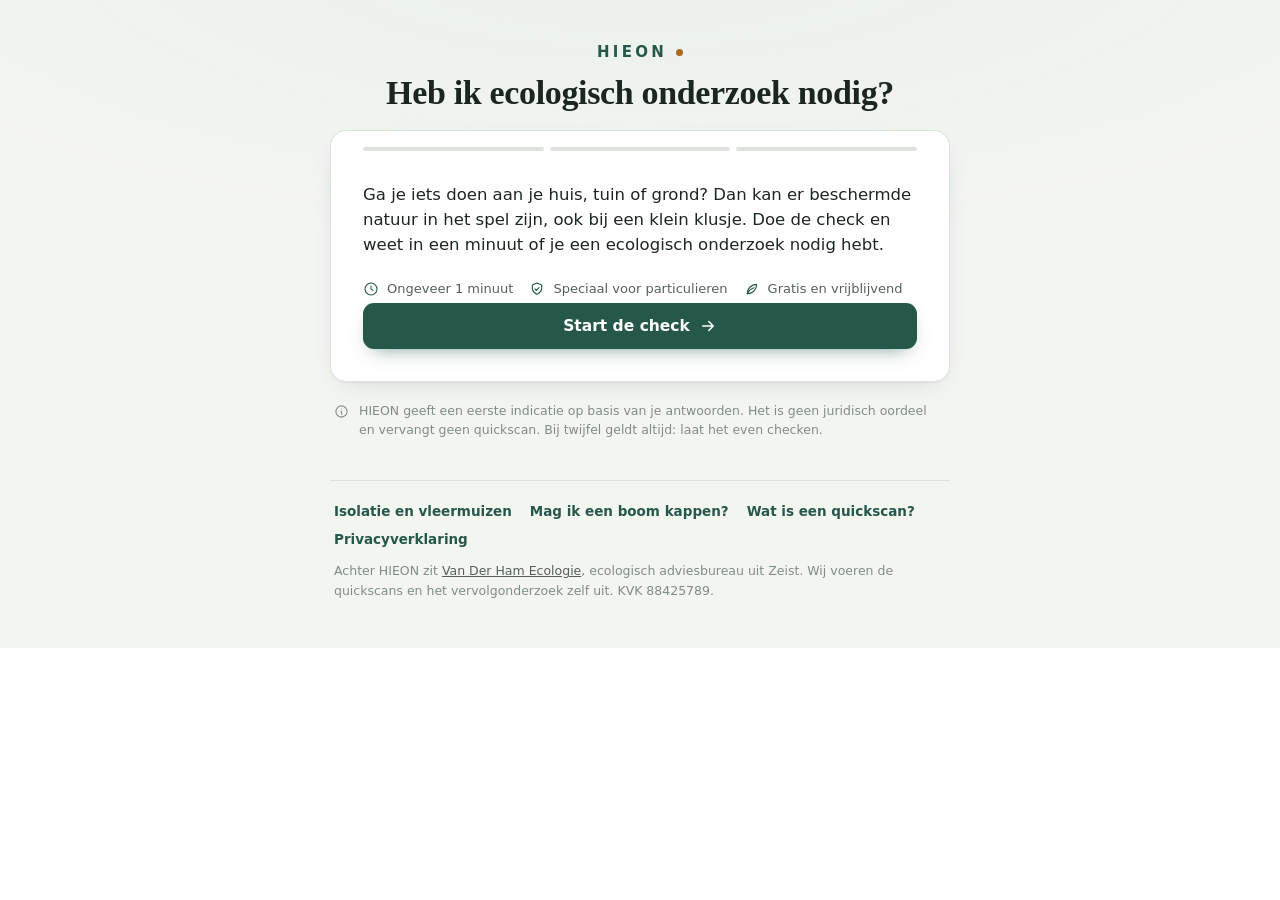
==== index.html @ 56c8e360 "Zoogdieren en planten erbij, en HIEON-kop terug naar het begin Op verzoek van Wouter noemen grondwer" ====
<!doctype html>
<html lang="nl">
<head>
<meta charset="utf-8">
<meta name="viewport" content="width=device-width, initial-scale=1">
<title>HIEON — Heb ik ecologisch onderzoek nodig?</title>
<meta name="description" content="Gratis check voor particulieren: heb je ecologisch onderzoek nodig voor isoleren, verbouwen, bomen kappen of groen weghalen? In een minuut weet je waar je aan toe bent.">
<link rel="icon" href="data:image/svg+xml,<svg xmlns='http://www.w3.org/2000/svg' viewBox='0 0 100 100'><text y='.9em' font-size='90'>&#127807;</text></svg>">
<meta name="theme-color" content="#26584A">
<meta property="og:type" content="website">
<meta property="og:url" content="https://hieon.nl/">
<meta property="og:title" content="HIEON — Heb ik ecologisch onderzoek nodig?">
<meta property="og:description" content="Gratis check voor particulieren: heb je ecologisch onderzoek nodig voor je klus aan huis, tuin of grond?">
<style>
  :root {
    --paper: #F3F5F1;
    --surface: #FFFFFF;
    --surface-2: #FBFCFA;
    --ink: #1C2620;
    --ink-soft: #556158;
    --ink-faint: #808d84;
    --line: #DCE3DC;
    --line-strong: #C6D1C8;
    --brand: #26584A;
    --brand-strong: #1B4438;
    --brand-soft: #E4EDE7;
    --brand-ink: #1B4438;
    /* semantische uitkomstkleuren */
    --advise: #A96A1E;        /* aanraden: warm, aandacht (geen alarm) */
    --advise-soft: #F6EBD7;
    --calm: #2E6B4F;          /* zorgplicht: rustig */
    --calm-soft: #E4EDE7;
    --check: #3C6684;         /* laten checken: informatief */
    --check-soft: #E6EEF3;

    --radius: 16px;
    --radius-sm: 11px;
    --shadow: 0 1px 2px rgba(28,38,32,.05), 0 8px 28px -14px rgba(28,38,32,.22);
    --shadow-lift: 0 2px 4px rgba(28,38,32,.06), 0 14px 34px -12px rgba(28,38,32,.28);
    --font-sans: -apple-system, BlinkMacSystemFont, "Segoe UI", system-ui, "Helvetica Neue", Arial, sans-serif;
    --font-serif: "Iowan Old Style", "Palatino Linotype", Palatino, "Book Antiqua", Georgia, serif;
    --maxw: 620px;
  }

  @media (prefers-color-scheme: dark) {
    :root {
      --paper: #12180F;
      --surface: #1A2118;
      --surface-2: #1E271C;
      --ink: #E9EEE6;
      --ink-soft: #A9B6A9;
      --ink-faint: #7d8a7e;
      --line: #2C3629;
      --line-strong: #3a4737;
      --brand: #74BE9E;
      --brand-strong: #8ecfb0;
      --brand-soft: #21322A;
      --brand-ink: #B8E6CE;
      --advise: #E1AE5E;
      --advise-soft: #322818;
      --calm: #74BE9E;
      --calm-soft: #21322A;
      --check: #7FB0D0;
      --check-soft: #1C2A33;
      --shadow: 0 1px 2px rgba(0,0,0,.4), 0 10px 30px -14px rgba(0,0,0,.6);
      --shadow-lift: 0 2px 4px rgba(0,0,0,.45), 0 16px 40px -12px rgba(0,0,0,.7);
    }
  }
  :root[data-theme="light"] {
    --paper:#F3F5F1;--surface:#FFFFFF;--surface-2:#FBFCFA;--ink:#1C2620;--ink-soft:#556158;--ink-faint:#808d84;
    --line:#DCE3DC;--line-strong:#C6D1C8;--brand:#26584A;--brand-strong:#1B4438;--brand-soft:#E4EDE7;--brand-ink:#1B4438;
    --advise:#A96A1E;--advise-soft:#F6EBD7;--calm:#2E6B4F;--calm-soft:#E4EDE7;--check:#3C6684;--check-soft:#E6EEF3;
    --shadow:0 1px 2px rgba(28,38,32,.05),0 8px 28px -14px rgba(28,38,32,.22);
    --shadow-lift:0 2px 4px rgba(28,38,32,.06),0 14px 34px -12px rgba(28,38,32,.28);
  }
  :root[data-theme="dark"] {
    --paper:#12180F;--surface:#1A2118;--surface-2:#1E271C;--ink:#E9EEE6;--ink-soft:#A9B6A9;--ink-faint:#7d8a7e;
    --line:#2C3629;--line-strong:#3a4737;--brand:#74BE9E;--brand-strong:#8ecfb0;--brand-soft:#21322A;--brand-ink:#B8E6CE;
    --advise:#E1AE5E;--advise-soft:#322818;--calm:#74BE9E;--calm-soft:#21322A;--check:#7FB0D0;--check-soft:#1C2A33;
    --shadow:0 1px 2px rgba(0,0,0,.4),0 10px 30px -14px rgba(0,0,0,.6);
    --shadow-lift:0 2px 4px rgba(0,0,0,.45),0 16px 40px -12px rgba(0,0,0,.7);
  }

  * { box-sizing: border-box; }
  body { margin: 0; }
  .wrap {
    min-height: 100%;
    background:
      radial-gradient(120% 80% at 50% -10%, color-mix(in srgb, var(--brand-soft) 55%, transparent) 0%, transparent 60%),
      var(--paper);
    color: var(--ink);
    font-family: var(--font-sans);
    -webkit-font-smoothing: antialiased;
    line-height: 1.5;
    padding: clamp(16px, 4vw, 40px) 16px 48px;
    display: flex;
    flex-direction: column;
    align-items: center;
  }

  /* Masthead */
  .masthead { width: 100%; max-width: var(--maxw); text-align: center; margin-bottom: 18px; }
  .wordmark {
    background: none; border: 0; padding: 0; cursor: pointer;
    font-family: var(--font-sans);
    font-weight: 800;
    letter-spacing: .22em;
    font-size: 15px;
    color: var(--brand);
    display: inline-flex; align-items: center; gap: 9px;
  }
  .wordmark:hover, .wordmark:focus-visible { color: var(--brand-strong); }
  .wordmark .dot { width: 7px; height: 7px; border-radius: 50%; background: var(--advise); display:inline-block; }
  .tagline {
    font-family: var(--font-serif);
    font-size: clamp(24px, 6vw, 34px);
    line-height: 1.12;
    margin: 10px 0 0;
    letter-spacing: -.01em;
    text-wrap: balance;
    color: var(--ink);
  }

  /* Card */
  .card {
    width: 100%;
    max-width: var(--maxw);
    background: var(--surface);
    border: 1px solid var(--line);
    border-radius: var(--radius);
    box-shadow: var(--shadow);
    overflow: hidden;
  }
  .card-body { padding: clamp(20px, 5vw, 32px); }

  /* Progress */
  .progress { display: flex; gap: 6px; padding: 16px clamp(20px,5vw,32px) 0; }
  .progress .seg { height: 4px; border-radius: 99px; background: var(--line); flex: 1; transition: background .3s ease; }
  .progress .seg.done { background: var(--brand); }
  .progress .seg.active { background: color-mix(in srgb, var(--brand) 55%, var(--line)); }

  .stepmeta { display:flex; align-items:baseline; justify-content:space-between; gap:12px; margin-bottom: 6px; }
  .kicker {
    font-size: 11.5px; font-weight: 700; letter-spacing: .12em; text-transform: uppercase;
    color: var(--brand);
  }
  .stepcount { font-size: 12px; color: var(--ink-faint); font-variant-numeric: tabular-nums; }
  .q-title {
    font-family: var(--font-serif);
    font-size: clamp(21px, 4.6vw, 27px);
    line-height: 1.2; margin: 2px 0 4px; letter-spacing: -.01em; text-wrap: balance;
  }
  .q-help { color: var(--ink-soft); font-size: 14.5px; margin: 0 0 18px; }

  /* Options */
  .options { display: flex; flex-direction: column; gap: 10px; }
  .opt.sel { border-color: var(--brand); background: var(--brand-soft); }
  .opt .tick {
    width: 20px; height: 20px; border-radius: 6px; flex: 0 0 auto;
    border: 1.5px solid var(--line-strong); display: flex; align-items: center; justify-content: center;
    color: transparent; background: var(--surface);
  }
  .opt.sel .tick { border-color: var(--brand); background: var(--brand); color: #fff; }
  .opt .tick svg { width: 13px; height: 13px; }
  .multi-hint { font-size: 12.5px; color: var(--ink-faint); margin: -4px 0 12px; }

  .opt {
    display: flex; align-items: center; gap: 14px; width: 100%; text-align: left;
    background: var(--surface-2);
    border: 1px solid var(--line);
    border-radius: var(--radius-sm);
    padding: 14px 15px;
    cursor: pointer;
    font-family: inherit; color: var(--ink);
    transition: border-color .16s ease, box-shadow .16s ease, background .16s ease, transform .06s ease;
  }
  .opt:hover { border-color: var(--line-strong); box-shadow: var(--shadow); background: var(--surface); }
  .opt:active { transform: translateY(1px); }
  .opt:focus-visible { outline: 2px solid var(--brand); outline-offset: 2px; }
  .opt .ic {
    flex: 0 0 auto; width: 42px; height: 42px; border-radius: 10px;
    display: grid; place-items: center;
    background: var(--brand-soft); color: var(--brand-strong);
  }
  .opt .ic svg { width: 22px; height: 22px; }
  .opt .lab { display: flex; flex-direction: column; gap: 2px; min-width: 0; }
  .opt .lab b { font-weight: 650; font-size: 15.5px; }
  .opt .lab span { font-size: 13px; color: var(--ink-soft); }
  .opt .chev { margin-left: auto; color: var(--ink-faint); flex: 0 0 auto; transition: transform .16s ease, color .16s ease; }
  .opt:hover .chev { transform: translateX(2px); color: var(--brand); }

  /* Nav */
  .nav { display: flex; align-items: center; justify-content: space-between; margin-top: 20px; }
  .back {
    background: none; border: none; color: var(--ink-soft); font-family: inherit; font-size: 14px;
    cursor: pointer; padding: 8px 6px; display: inline-flex; align-items: center; gap: 6px; border-radius: 8px;
  }
  .back:hover { color: var(--ink); }
  .back:focus-visible { outline: 2px solid var(--brand); outline-offset: 2px; }
  .back svg { width: 16px; height: 16px; }

  /* Intro */
  .intro p { color: var(--ink-soft); font-size: 15.5px; margin: 0 0 20px; }
  .intro .lead { color: var(--ink); font-size: 16.5px; }
  .btn-primary {
    display: inline-flex; align-items: center; justify-content: center; gap: 9px;
    background: var(--brand); color: #fff; border: none; border-radius: 11px;
    padding: 14px 22px; font-family: inherit; font-size: 15.5px; font-weight: 650;
    cursor: pointer; text-decoration: none; width: 100%;
    transition: background .16s ease, box-shadow .16s ease, transform .06s ease;
    box-shadow: 0 8px 20px -10px color-mix(in srgb, var(--brand) 70%, transparent);
  }
  .btn-primary:hover { background: var(--brand-strong); }
  .btn-primary:active { transform: translateY(1px); }
  .btn-primary:focus-visible { outline: 2px solid var(--brand); outline-offset: 3px; }
  .btn-primary svg { width: 18px; height: 18px; }
  .assure { display: flex; gap: 16px; flex-wrap: wrap; margin: 22px 0 4px; }
  .assure .a { display: flex; align-items: center; gap: 8px; font-size: 13px; color: var(--ink-soft); }
  .assure .a svg { width: 16px; height: 16px; color: var(--brand); flex: 0 0 auto; }

  /* Result */
  .badge {
    display: inline-flex; align-items: center; gap: 9px;
    padding: 7px 13px 7px 11px; border-radius: 99px; font-weight: 700; font-size: 13px; letter-spacing: .01em;
    margin-bottom: 14px;
  }
  .badge svg { width: 16px; height: 16px; }
  .badge.advise { background: var(--advise-soft); color: var(--advise); }
  .badge.calm   { background: var(--calm-soft);   color: var(--calm); }
  .badge.check  { background: var(--check-soft);  color: var(--check); }
  .r-title { font-family: var(--font-serif); font-size: clamp(23px, 5vw, 30px); line-height: 1.18; margin: 0 0 12px; letter-spacing: -.01em; text-wrap: balance; }
  .r-body { color: var(--ink-soft); font-size: 15.5px; margin: 0 0 20px; }
  .r-body strong { color: var(--ink); font-weight: 650; }
  .r-note { font-size: 13px; color: var(--ink-faint); margin: -8px 0 20px; }

  .subhead { font-size: 12px; font-weight: 700; letter-spacing: .1em; text-transform: uppercase; color: var(--ink-faint); margin: 0 0 10px; }
  .chips { display: flex; flex-wrap: wrap; gap: 8px; margin: 0 0 22px; }
  .chip {
    display: inline-flex; align-items: center; gap: 7px;
    background: var(--brand-soft); color: var(--brand-ink);
    border: 1px solid color-mix(in srgb, var(--brand) 20%, transparent);
    padding: 7px 12px; border-radius: 9px; font-size: 13.5px; font-weight: 550;
  }
  .chip svg { width: 15px; height: 15px; opacity: .8; }

  .callout {
    display: flex; gap: 12px; align-items: flex-start;
    background: var(--advise-soft); border: 1px solid color-mix(in srgb, var(--advise) 24%, transparent);
    border-radius: 10px; padding: 13px 15px; margin: 0 0 22px;
  }
  .callout svg { width: 18px; height: 18px; color: var(--advise); flex: 0 0 auto; margin-top: 1px; }
  .callout p { margin: 0; font-size: 13.5px; color: var(--ink-soft); }
  .callout b { color: var(--ink); }
  .callout.good { background: var(--brand-soft); border-color: color-mix(in srgb, var(--brand) 26%, transparent); }
  .callout.good svg { color: var(--brand); }
  .callout.info { background: var(--check-soft); border-color: color-mix(in srgb, var(--check) 26%, transparent); }
  .callout.info svg { color: var(--check); }

  /* ---- tijdlijn: het meerjarige traject in één oogopslag ---- */
  .tl { margin: 0 0 22px; }
  .tl__head {
    display: flex; align-items: baseline; justify-content: space-between;
    gap: 10px; margin: 0 0 12px; flex-wrap: wrap;
  }
  .tl__title { font-size: 12px; font-weight: 700; letter-spacing: .07em; text-transform: uppercase; color: var(--ink-faint); margin: 0; }
  .tl__meta { font-size: 12.5px; color: var(--ink-faint); margin: 0; }
  .tl__steps { list-style: none; margin: 0; padding: 0; }
  .tl__step { position: relative; padding: 0 0 18px 90px; }
  .tl__step:last-child { padding-bottom: 0; }
  /* de verbindingslijn loopt van bolletje tot bolletje, niet voorbij het laatste */
  .tl__step::before {
    content: ""; position: absolute; left: 73px; top: 20px; bottom: -2px;
    width: 2px; background: var(--line-strong);
  }
  .tl__step:last-child::before { display: none; }
  .tl__year {
    position: absolute; left: 0; top: 0; width: 64px; text-align: right;
    font-size: 13px; font-weight: 700; color: var(--ink); line-height: 20px;
    white-space: nowrap;
  }
  .tl__dot {
    position: absolute; left: 68px; top: 5px;
    width: 12px; height: 12px; border-radius: 50%;
    background: var(--surface); border: 2px solid var(--brand);
  }
  .tl__step--now .tl__dot { background: var(--brand); }
  .tl__step h4 { margin: 0 0 2px; font-size: 14.5px; font-weight: 600; color: var(--ink); line-height: 1.35; }
  .tl__step p { margin: 0; font-size: 13.5px; color: var(--ink-soft); line-height: 1.5; }

  /* de twee uitkomsten na het veldonderzoek */
  .tl__fork { display: grid; gap: 8px; margin-top: 9px; }
  .tl__branch { border: 1px solid var(--line); border-radius: 9px; padding: 10px 12px; background: var(--surface-2); }
  .tl__branch h5 {
    margin: 0 0 3px; font-size: 13px; font-weight: 700;
    display: flex; align-items: center; gap: 6px; color: var(--ink);
  }
  .tl__branch p { font-size: 13px; }
  .tl__branch svg { width: 15px; height: 15px; flex: 0 0 auto; }
  .tl__branch--good { background: var(--brand-soft); border-color: color-mix(in srgb, var(--brand) 26%, transparent); }
  .tl__branch--good svg { color: var(--brand); }
  .tl__branch--wait { background: var(--advise-soft); border-color: color-mix(in srgb, var(--advise) 24%, transparent); }
  .tl__branch--wait svg { color: var(--advise); }
  .tl__foot { margin: 12px 0 0; font-size: 13px; color: var(--ink-soft); }

  @media (max-width: 460px) {
    .tl__step { padding-left: 30px; }
    .tl__step::before { left: 13px; }
    .tl__dot { left: 8px; }
    .tl__year {
      position: static; width: auto; text-align: left; display: block;
      margin-bottom: 2px; font-size: 12px; letter-spacing: .04em;
      text-transform: uppercase; color: var(--brand-ink);
    }
  }

  .cta-box {
    background: linear-gradient(180deg, var(--brand-soft), color-mix(in srgb, var(--brand-soft) 40%, var(--surface)));
    border: 1px solid color-mix(in srgb, var(--brand) 22%, transparent);
    border-radius: 12px; padding: 18px; margin-bottom: 8px;
  }
  .cta-box .ct { font-family: var(--font-serif); font-size: 18px; margin: 0 0 4px; color: var(--ink); }
  .cta-box .cs { font-size: 13.5px; color: var(--ink-soft); margin: 0 0 14px; }
  .leadform label { display:block; font-size:12.5px; font-weight:600; color:var(--ink-soft); margin-bottom:11px; }
  .leadform input[type="text"], .leadform input[type="email"], .leadform input[type="tel"], .leadform textarea { display:block; width:100%; margin-top:5px; padding:10px 12px; border:1px solid var(--line); border-radius:9px; background:var(--surface); color:var(--ink); font-family:inherit; font-size:14.5px; font-weight:400; }
  .leadform input:focus, .leadform textarea:focus { outline:2px solid var(--brand); outline-offset:1px; border-color:var(--brand); }
  .leadform textarea { min-height:60px; resize:vertical; }
  .lf-opts { display:flex; flex-direction:column; gap:9px; margin:4px 0 15px; }
  .chk { display:flex; align-items:flex-start; gap:9px; font-size:13.5px; font-weight:400; color:var(--ink); cursor:pointer; margin:0; }
  .chk input { width:auto; margin:2px 0 0; accent-color:var(--brand); }
  .lf-err { color:#c0392b; font-size:12.5px; margin:10px 0 0; }
  .lf-privacy { font-size:11.5px; color:var(--ink-faint); margin:12px 0 0; line-height:1.45; }
  .lf-privacy a { color: var(--brand); }
  .lf-done { display:flex; gap:12px; align-items:flex-start; }
  .lf-done svg { width:22px; height:22px; color:var(--brand); flex:0 0 auto; margin-top:2px; }
  .lf-recap { margin-top:10px; padding:10px 12px; background:var(--surface); border:1px solid var(--line); border-radius:9px; font-size:12.5px; color:var(--ink-soft); line-height:1.55; }

  .restart { text-align: center; margin-top: 16px; }
  .restart button { background: none; border: none; color: var(--ink-soft); font-family: inherit; font-size: 13.5px; cursor: pointer; text-decoration: underline; text-underline-offset: 3px; padding: 6px; border-radius: 6px; }
  .restart button:hover { color: var(--ink); }
  .restart button:focus-visible { outline: 2px solid var(--brand); outline-offset: 2px; }

  /* Disclaimer footer */
  .disclaimer {
    width: 100%; max-width: var(--maxw); margin-top: 20px;
    display: flex; gap: 10px; align-items: flex-start;
    color: var(--ink-faint); font-size: 12.5px; line-height: 1.5; padding: 0 4px;
  }
  .disclaimer svg { width: 15px; height: 15px; flex: 0 0 auto; margin-top: 2px; }
  .disclaimer a { color: var(--ink-soft); }

  .site-foot { width:100%; max-width: var(--maxw); margin-top: 28px; padding: 20px 4px 0; border-top: 1px solid var(--line); }
  .foot-links { display:flex; flex-wrap:wrap; gap: 8px 18px; margin-bottom: 12px; }
  .foot-links a { font-size: 13.5px; color: var(--brand); text-decoration: none; font-weight: 550; }
  .foot-links a:hover { text-decoration: underline; }
  .foot-about { font-size: 12.5px; color: var(--ink-faint); line-height: 1.55; margin: 0; }
  .foot-about a { color: var(--ink-soft); }

  /* transitions between screens */
  .screen { animation: fade .28s ease both; }
  @keyframes fade { from { opacity: 0; transform: translateY(6px); } to { opacity: 1; transform: none; } }
  @media (prefers-reduced-motion: reduce) {
    .screen { animation: none; }
    * { transition: none !important; }
  }
</style>
</head>
<body>

<div class="wrap">
  <div class="masthead">
    <button class="wordmark" id="huis" type="button" title="Terug naar het begin van de check">HIEON <span class="dot"></span></button>
    <h1 class="tagline">Heb ik ecologisch onderzoek nodig?</h1>
  </div>

  <main class="card" id="card" aria-live="polite">
    <div class="progress" id="progress" hidden>
      <div class="seg"></div><div class="seg"></div><div class="seg"></div>
    </div>
    <div class="card-body" id="body"></div>
  </main>

  <p class="disclaimer">
    <svg viewBox="0 0 24 24" fill="none" stroke="currentColor" stroke-width="1.7" stroke-linecap="round" stroke-linejoin="round"><circle cx="12" cy="12" r="9"/><path d="M12 8h.01M11 12h1v4h1"/></svg>
    <span>HIEON geeft een eerste indicatie op basis van je antwoorden. Het is geen juridisch oordeel en vervangt geen quickscan. Bij twijfel geldt altijd: laat het even checken.</span>
  </p>

  <footer class="site-foot">
    <div class="foot-links">
      <a href="isolatie-en-vleermuizen.html">Isolatie en vleermuizen</a>
      <a href="boom-kappen.html">Mag ik een boom kappen?</a>
      <a href="quickscan.html">Wat is een quickscan?</a>
      <a href="privacy.html">Privacyverklaring</a>
    </div>
    <p class="foot-about">Achter HIEON zit <a href="https://vanderhamecologie.nl" target="_blank" rel="noopener">Van Der Ham Ecologie</a>, ecologisch adviesbureau uit Zeist. Wij voeren de quickscans en het vervolgonderzoek zelf uit. KVK 88425789.</p>
  </footer>
</div>

<script>
(function () {
  var body = document.getElementById('body');
  var progressEl = document.getElementById('progress');
  var VDH = "https://vanderhamecologie.nl";
  var WEB3FORMS_KEY = "c6e48889-f227-4692-9384-7782f3069a85"; // Web3Forms access key (publiek, client-side)

  // Trechtermeting via GoatCounter (cookieloos). Faalt stil als de teller geblokkeerd is.
  function track(naam){
    try {
      if (window.goatcounter && typeof window.goatcounter.count === 'function') {
        window.goatcounter.count({ path: naam, title: naam, event: true });
      }
    } catch (e) { /* stil falen */ }
  }

  // ---- datumlogica: bepaalt in welk veldseizoen het onderzoek kan vallen ----
  var MND = ['januari','februari','maart','april','mei','juni','juli','augustus','september','oktober','november','december'];
  function fmtDate(d){ return d.getDate()+' '+MND[d.getMonth()]+' '+d.getFullYear(); }
  // 1 mei = uiterste start om een volledig vleermuisprotocol datzelfde jaar rond te krijgen (incl. doorlooptijd quickscan + kraam-/paarperiode). Tunebaar.
  function vleermuisJaar(today){
    var y = today.getFullYear();
    var startDeadline = new Date(y, 4, 1);
    return (today <= startDeadline) ? y : y + 1;
  }
  // Het traject als tijdlijn. De quickscan is stap één en staat in het jaar
  // waarin je hem aanvraagt; het veldonderzoek valt in het eerstvolgende
  // haalbare veldseizoen, dat na 1 mei het jaar erop wordt.
  function vleermuisTijdlijn(soortenZin){
    var today = new Date();
    var nu = today.getFullYear();
    var Y = vleermuisJaar(today);   // veldseizoen
    var G = Y + 1;                  // gewenningsseizoen
    soortenZin = soortenZin || 'vleermuizen';

    function stap(jaar, kop, tekst, extra, nuKlasse){
      return '<li class="tl__step'+(nuKlasse ? ' tl__step--now' : '')+'">'
        + '<span class="tl__year">'+jaar+'</span><span class="tl__dot"></span>'
        + '<h4>'+kop+'</h4><p>'+tekst+'</p>'
        + (extra || '')
        + '</li>';
    }

    var fork =
      '<div class="tl__fork">'
        + '<div class="tl__branch tl__branch--good">'
          + '<h5>'+I.calm+'Niets aangetroffen</h5>'
          + '<p>Je kunt aan de slag zodra het onderzoek is afgerond, dus vanaf het najaar van '+Y+'.</p>'
        + '</div>'
        + '<div class="tl__branch tl__branch--wait">'
          + '<h5>'+I.advise+'Wel '+soortenZin+'</h5>'
          + '<p>Dan volgt een vergunning met mitigerende maatregelen, en daarna een gewenningsseizoen. Zie de volgende stap.</p>'
        + '</div>'
      + '</div>';

    return '<div class="tl">'
      + '<div class="tl__head">'
        + '<p class="tl__title">Zo loopt het traject</p>'
        + '<p class="tl__meta">Ingevuld op '+fmtDate(today)+'</p>'
      + '</div>'
      + '<ol class="tl__steps">'
        + stap(nu, 'Quickscan', 'Het startpunt. Die kan het hele jaar door en geeft binnen enkele weken uitsluitsel of er vervolgonderzoek nodig is.', '', true)
        + stap(Y, 'Aanvullend onderzoek', 'Blijkt uit de quickscan dat het nodig is, dan volgt soortgericht veldonderzoek. Dat is gebonden aan vaste seizoenen en loopt van het voorjaar tot in het najaar.', fork)
        + stap(G, 'Gewenningsseizoen', 'Zijn er '+soortenZin+' aangetroffen, dan moeten de vervangende verblijfplaatsen eerst een heel seizoen beschikbaar zijn voordat het werk mag beginnen.')
        + stap('eind ' + G, 'Uitvoering', 'In dat geval kun je op z\'n vroegst eind '+G+' aan de slag.')
      + '</ol>'
      + '<p class="tl__foot">Dit is het ongunstigste scenario. Vaak gaat het sneller, maar begin op tijd: het veldseizoen wacht niet.</p>'
      + '</div>';
  }
  function inBroedseizoen(today){
    var y = today.getFullYear();
    return today >= new Date(y,2,15) && today <= new Date(y,6,15); // 15 mrt - 15 jul
  }
  function broedTimingDyn(){
    var today = new Date();
    if (inBroedseizoen(today)) {
      return 'Ingevuld op '+fmtDate(today)+'. <b>Let op: het is nu broedseizoen</b> (globaal 15 maart tot 15 juli). Wacht bij voorkeur tot na half juli, of laat vooraf op nesten controleren.';
    }
    return 'Ingevuld op '+fmtDate(today)+'. Je zit nu <b>buiten het broedseizoen</b>, dus meestal staat er weinig in de weg. Zekerheid voor jouw specifieke situatie geeft een korte check; blijf sowieso alert op de zorgplicht: stuit je op een nest, holte of dier, stop dan en laat het checken.';
  }

  // ---- icons ----
  var I = {
    insulate: '<svg viewBox="0 0 24 24" fill="none" stroke="currentColor" stroke-width="1.6" stroke-linecap="round" stroke-linejoin="round"><path d="M3 10.5 12 4l9 6.5"/><path d="M5 9.5V20h14V9.5"/><path d="M9 20v-6h6v6"/><path d="M5 13h14M5 16.5h14" opacity=".55"/></svg>',
    build: '<svg viewBox="0 0 24 24" fill="none" stroke="currentColor" stroke-width="1.6" stroke-linecap="round" stroke-linejoin="round"><path d="M4 21V7l7-3v4l7-3v16"/><path d="M4 21h18"/><path d="M8 11v0M8 15v0M15 11v0M15 15v0"/></svg>',
    solar: '<svg viewBox="0 0 24 24" fill="none" stroke="currentColor" stroke-width="1.6" stroke-linecap="round" stroke-linejoin="round"><rect x="3" y="5" width="18" height="11" rx="1"/><path d="M3 9h18M3 12.5h18M9 5v11M15 5v11"/><path d="M12 19v2M9 21h6"/></svg>',
    tree: '<svg viewBox="0 0 24 24" fill="none" stroke="currentColor" stroke-width="1.6" stroke-linecap="round" stroke-linejoin="round"><path d="M12 21v-6"/><path d="M12 15c-3.3 0-5-2-5-4.5C7 8 8.4 6 10 6c.3-1.7 1.6-3 2-3s1.7 1.3 2 3c1.6 0 3 2 3 4.5C17 13 15.3 15 12 15Z"/></svg>',
    hedge: '<svg viewBox="0 0 24 24" fill="none" stroke="currentColor" stroke-width="1.6" stroke-linecap="round" stroke-linejoin="round"><path d="M5 20V11M9 20v-7M13 20v-8M17 20v-6M19 20V9"/><path d="M4 20h16"/><path d="M6 8c0-1.6 1.3-3 3-3M12 7c0-2 1.5-3.5 3-3.5" opacity=".7"/></svg>',
    water: '<svg viewBox="0 0 24 24" fill="none" stroke="currentColor" stroke-width="1.6" stroke-linecap="round" stroke-linejoin="round"><path d="M3 8c2 0 2 1.5 4.5 1.5S11 8 13 8s2 1.5 4.5 1.5S21 8 21 8"/><path d="M3 13c2 0 2 1.5 4.5 1.5S11 13 13 13s2 1.5 4.5 1.5S21 13 21 13"/><path d="M3 18c2 0 2 1.5 4.5 1.5S11 18 13 18s2 1.5 4.5 1.5S21 18 21 18"/></svg>',
    other: '<svg viewBox="0 0 24 24" fill="none" stroke="currentColor" stroke-width="1.6" stroke-linecap="round" stroke-linejoin="round"><circle cx="12" cy="12" r="9"/><path d="M9.5 9.5a2.5 2.5 0 1 1 3.5 2.3c-.8.4-1 .9-1 1.7"/><path d="M12 16.5v.01"/></svg>',
    spade: '<svg viewBox="0 0 24 24" fill="none" stroke="currentColor" stroke-width="1.6" stroke-linecap="round" stroke-linejoin="round"><path d="M12 3v9"/><path d="M9.5 3h5"/><path d="M8 12h8l-1.3 5.2a3 3 0 0 1-5.4 0L8 12Z"/></svg>',
    asbest: '<svg viewBox="0 0 24 24" fill="none" stroke="currentColor" stroke-width="1.6" stroke-linecap="round" stroke-linejoin="round"><path d="M3 10.5 12 4l9 6.5"/><path d="M5 9.5V20h14V9.5"/><path d="M8 13h8M8 16.5h8" opacity=".6"/><path d="M12 3v1"/></svg>',
    bat: '<svg viewBox="0 0 24 24" fill="none" stroke="currentColor" stroke-width="1.5" stroke-linecap="round" stroke-linejoin="round"><path d="M12 8c-1-2-3-3-4.5-2C7 4 5.5 4.5 5 6c-1.5-.5-2 .5-2 1.5C4 8 4.5 9 4 10.5c1.5 0 3 .5 4 2 .3-1 .8-1.5 1.5-1.5V8"/><path d="M12 8c1-2 3-3 4.5-2C17 4 18.5 4.5 19 6c1.5-.5 2 .5 2 1.5C20 8 19.5 9 20 10.5c-1.5 0-3 .5-4 2-.3-1-.8-1.5-1.5-1.5V8"/><path d="M12 8v6"/></svg>',
    bird: '<svg viewBox="0 0 24 24" fill="none" stroke="currentColor" stroke-width="1.5" stroke-linecap="round" stroke-linejoin="round"><path d="M15 7.5a1 1 0 1 0-2 0"/><path d="M13.5 7c-3 0-5.5 2-5.5 5 0 0-2-.5-3 1 1.5 0 2 .5 2 .5s-1 2 .5 3.5c.3-1.3 1-2 1-2 1.5 1.5 4 1.5 5.5.5 3-2 3.5-5 3.5-7l2-2-3 .3Z"/></svg>',
    fish: '<svg viewBox="0 0 24 24" fill="none" stroke="currentColor" stroke-width="1.5" stroke-linecap="round" stroke-linejoin="round"><path d="M17 12c-2.5-3-6-3.5-9-2.5C5.5 10.3 4 12 4 12s1.5 1.7 4 2.5c3 1 6.5.5 9-2.5Z"/><path d="M17 12c1.5-1 3-1 3-1s-.5 1 0 2-3 0-3-1Z"/><path d="M9 11v2"/></svg>',
    swift: '<svg viewBox="0 0 24 24" fill="none" stroke="currentColor" stroke-width="1.5" stroke-linecap="round" stroke-linejoin="round"><path d="M3 7c5 0 7 2 9 5M21 9c-4 .5-6 2-8 4"/><path d="M12 12c0 3-1 5-3 6"/></svg>',
    nest: '<svg viewBox="0 0 24 24" fill="none" stroke="currentColor" stroke-width="1.5" stroke-linecap="round" stroke-linejoin="round"><path d="M4 14c1.5 2 4.5 3 8 3s6.5-1 8-3"/><path d="M5 13c-1-1.5.5-3 2-2.5M19 13c1-1.5-.5-3-2-2.5M8.5 11.5c0-1.5 1.5-2.5 3.5-2.5s3.5 1 3.5 2.5"/><circle cx="10.5" cy="13" r=".6" fill="currentColor"/><circle cx="13.5" cy="13" r=".6" fill="currentColor"/></svg>',
    clock: '<svg viewBox="0 0 24 24" fill="none" stroke="currentColor" stroke-width="1.6" stroke-linecap="round" stroke-linejoin="round"><circle cx="12" cy="12" r="9"/><path d="M12 7.5V12l3 2"/></svg>',
    advise: '<svg viewBox="0 0 24 24" fill="none" stroke="currentColor" stroke-width="1.8" stroke-linecap="round" stroke-linejoin="round"><path d="M12 3 2.5 20h19L12 3Z"/><path d="M12 10v4M12 17v.01"/></svg>',
    calm: '<svg viewBox="0 0 24 24" fill="none" stroke="currentColor" stroke-width="1.8" stroke-linecap="round" stroke-linejoin="round"><path d="M20 7 10 17l-5-5"/></svg>',
    check: '<svg viewBox="0 0 24 24" fill="none" stroke="currentColor" stroke-width="1.8" stroke-linecap="round" stroke-linejoin="round"><circle cx="12" cy="12" r="9"/><path d="M12 8v5M12 16v.01"/></svg>',
    chev: '<svg viewBox="0 0 24 24" fill="none" stroke="currentColor" stroke-width="2" stroke-linecap="round" stroke-linejoin="round"><path d="m9 6 6 6-6 6"/></svg>',
    arrowL: '<svg viewBox="0 0 24 24" fill="none" stroke="currentColor" stroke-width="2" stroke-linecap="round" stroke-linejoin="round"><path d="m15 6-6 6 6 6"/></svg>',
    arrowR: '<svg viewBox="0 0 24 24" fill="none" stroke="currentColor" stroke-width="2" stroke-linecap="round" stroke-linejoin="round"><path d="M5 12h14M13 6l6 6-6 6"/></svg>',
    leaf: '<svg viewBox="0 0 24 24" fill="none" stroke="currentColor" stroke-width="1.7" stroke-linecap="round" stroke-linejoin="round"><path d="M5 19C5 11 11 5 19 5c0 8-6 14-14 14Z"/><path d="M5 19c3-6 7-8 10-9"/></svg>',
    shield: '<svg viewBox="0 0 24 24" fill="none" stroke="currentColor" stroke-width="1.7" stroke-linecap="round" stroke-linejoin="round"><path d="M12 3 5 6v5c0 4 3 7 7 9 4-2 7-5 7-9V6l-7-3Z"/><path d="m9 12 2 2 4-4"/></svg>',
    bolt: '<svg viewBox="0 0 24 24" fill="none" stroke="currentColor" stroke-width="1.7" stroke-linecap="round" stroke-linejoin="round"><path d="M13 3 4 14h6l-1 7 9-11h-6l1-7Z"/></svg>'
  };

  // ---- data ----
  var activities = [
    { id:'isoleren', icon:I.insulate, label:'Isoleren', sub:'Spouwmuur, dak, vloer of kruipruimte na-isoleren' },
    { id:'verbouwen', icon:I.build, label:'Verbouwen of aanbouwen', sub:'Dakkapel, aanbouw, dakrenovatie of gevelwerk' },
    { id:'slopen', icon:I.build, label:'Slopen of nieuwbouw', sub:'Een gebouw weghalen of een kavel bouwrijp maken' },
    { id:'asbest', icon:I.asbest, label:'Asbest verwijderen', sub:'Asbestdak of asbesthoudende gevelplaten saneren' },
    { id:'zon', icon:I.solar, label:'Zonnepanelen', sub:'Panelen op het dak plaatsen' },
    { id:'bomen', icon:I.tree, label:'Bomen kappen of snoeien', sub:'Boom weghalen of flink terugsnoeien' },
    { id:'groen', icon:I.hedge, label:'Groen weghalen', sub:'Heg, struiken of beplanting verwijderen' },
    { id:'grondwerk', icon:I.spade, label:'Graven in de tuin', sub:'Vijver of zwembad aanleggen, ophogen of verharden' },
    { id:'water', icon:I.water, label:'Sloot of oever aanpassen', sub:'Dempen, uitbaggeren of beschoeien' },
    { id:'anders', icon:I.other, label:'Iets anders of weet ik nog niet', sub:'' }
  ];

  var ageQ = {
    kicker:'Over het gebouw', title:'Uit welke periode is het gebouw ongeveer?',
    help:'De bouwperiode bepaalt of er een spouwmuur zit en of die al geïsoleerd is. Dat is precies de ruimte waar vleermuizen vaak zitten.',
    options:[
      { id:'voor1920', label:'Voor 1920', sub:'Meestal massieve muren' },
      { id:'klassiek', label:'1920 tot 1975', sub:'Spouw, meestal nog niet geïsoleerd' },
      { id:'overgang', label:'1975 tot 1992', sub:'Spouw, soms al geïsoleerd' },
      { id:'modern', label:'Na 1992', sub:'Spouwisolatie is dan de norm' },
      { id:'onbekend', label:'Weet ik niet', sub:'' }
    ]
  };

  // Wat de bouwperiode betekent. Wordt bij het resultaat getoond, zodat de
  // vraag niet alleen gesteld wordt maar ook iets teruggeeft.
  var BOUWJAAR_UITLEG = {
    voor1920: 'Gebouwen van voor 1920 hebben meestal massieve muren en dus geen spouw. Dieren zitten er eerder onder de dakpannen, achter betimmering of in de kap.',
    klassiek: 'In deze periode werd met spouwmuren gebouwd die meestal nog niet geïsoleerd zijn. Dat is de klassieke situatie waarin vleermuizen in de spouw zitten.',
    overgang: 'Dit is een overgangsperiode: de spouw is soms al geïsoleerd en soms niet. Dat verschilt per pand en is van buitenaf niet te zien.',
    modern: 'Vanaf de jaren negentig is spouwisolatie de norm. Dat maakt de kans kleiner, maar sluit niets uit: ook nieuwere gebouwen worden gebruikt.',
    onbekend: 'Weet je de bouwperiode niet, dan is dat geen probleem: bij de quickscan kijken we ter plaatse wat voor constructie het is.'
  };

  // Bij verbouwen, slopen of nieuwbouw is niet de bouwperiode maar de omvang
  // van de ingreep bepalend: buiten het gebouw spelen heel andere soorten.
  var scopeQ = {
    kicker:'Over je plan', title:'Wat verandert er, behalve aan het gebouw zelf?',
    help:'Rondom een gebouw leven andere soorten dan erin. Hoe groter het gebied dat op de schop gaat, hoe meer er kan spelen.',
    options:[
      { id:'gebouw', label:'Alleen aan het gebouw zelf', sub:'Er verandert niets in de tuin of op het terrein' },
      { id:'groen', label:'Ook groen of bomen eromheen', sub:'Struiken, heg of bomen weg' },
      { id:'grond', label:'Ook grondwerk', sub:'Graven, ophogen of een kavel bouwrijp maken' },
      { id:'water', label:'Ook een sloot, vijver of oever', sub:'' },
      { id:'terrein', label:'Een heel terrein of meerdere gebouwen', sub:'Bijvoorbeeld een straat, wijk of park' }
    ]
  };
  var treeQ = {
    kicker:'Over de bomen', title:'Wat voor bomen zijn het?',
    help:'Oude of dikke bomen kunnen holtes en spleten hebben waar vleermuizen of vogels in zitten.',
    options:[
      { id:'oud', label:'Oude of dikke bomen', sub:'Of bomen met zichtbare holtes of spleten' },
      { id:'jong', label:'Jonge, gezonde bomen', sub:'Geen holtes of scheuren' },
      { id:'onbekend', label:'Weet ik niet', sub:'' }
    ]
  };
  var groenQ = {
    kicker:'Over het groen', title:'Wat voor groen wil je weghalen?',
    help:'Dichte, groenblijvende struiken bij een woning zijn vaak in trek bij huismussen, als schuil- en slaapplaats.',
    options:[
      { id:'struweel', label:'Dichte struiken of heg bij een woning', sub:'Bijvoorbeeld liguster, klimop of een groenblijvende haag waar veel mussen zitten' },
      { id:'los', label:'Losse planten of enkele struiken', sub:'Border, tuinplanten, een paar losse struiken' },
      { id:'onbekend', label:'Weet ik niet goed', sub:'' }
    ]
  };

  var state = { activity:null, ctx:null, postcode:'', huisnr:'', gemeente:'', provincie:'' };

  // Zoekt gemeente + provincie op via de open PDOK Locatieserver. Faalt stil: de check werkt ook zonder.
  function lookupGemeente(postcode, huisnr){
    if (!postcode) return;
    var q = encodeURIComponent((postcode + ' ' + (huisnr || '')).trim());
    fetch('https://api.pdok.nl/bzk/locatieserver/search/v3_1/free?fq=type:adres&rows=1&q=' + q)
      .then(function(r){ return r.json(); })
      .then(function(d){
        var doc = d && d.response && d.response.docs && d.response.docs[0];
        if (doc) { state.gemeente = doc.gemeentenaam || ''; state.provincie = doc.provincienaam || ''; }
      })
      .catch(function(){ /* stil falen */ });
  }

  function ctxHeeft(id){
    var c = state.ctx;
    return Array.isArray(c) ? c.indexOf(id) !== -1 : c === id;
  }

  function labelFor(list, id){ for (var i=0;i<list.length;i++){ if(list[i].id===id) return list[i].label; } return id||''; }
  function ctxLabelFor(){
    var a = state.activity;
    if (!state.ctx) return '';
    if (a==='verbouwen'||a==='slopen') {
      var ids = Array.isArray(state.ctx) ? state.ctx : [state.ctx];
      return ids.map(function(id){ return labelFor(scopeQ.options, id); }).join(', ');
    }
    if (a==='isoleren'||a==='zon'||a==='asbest') return labelFor(ageQ.options, state.ctx);
    if (a==='bomen') return labelFor(treeQ.options, state.ctx);
    if (a==='groen') return labelFor(groenQ.options, state.ctx);
    return '';
  }

  // ---- results ----
  function chip(icon, text){ return '<span class="chip">'+icon+text+'</span>'; }
  // Meerdere keuzes kunnen dezelfde chip opleveren; toon hem dan één keer.
  function ontdubbel(html){
    var gezien = {}, uit = '';
    (html.match(/<span class="chip">.*?<\/span>/g) || []).forEach(function(c){
      var sleutel = c.replace(/<[^>]+>/g, '').trim();
      if (!gezien[sleutel]) { gezien[sleutel] = 1; uit += c; }
    });
    return uit;
  }

  function result() {
    var a = state.activity, c = state.ctx;
    var out = { level:'advise', title:'', body:'', note:'', chips:'', tl:'', timing:'', smp:'', permit:'', cta:{title:'', sub:''} };
    var vleermuis = chip(I.bat,'Vleermuisonderzoek');
    var huismus = chip(I.bird,'Huismusonderzoek');
    var gierzwaluw = chip(I.swift,'Gierzwaluwonderzoek');
    var nest = chip(I.nest,'Jaarrond beschermde nesten');
    var broedvogels = chip(I.bird,'Broedvogels');
    var vis = chip(I.fish,'Vissen en amfibieën');
    var amfib = chip(I.fish,'Amfibieën (o.a. rugstreeppad)');
    var oever = chip(I.leaf,'Oevervegetatie en soorten daarvan');
    var zoogdier = chip(I.hedge,'Grondgebonden zoogdieren');
    var planten = chip(I.leaf,'Beschermde planten');
    var broedTiming = '<b>Let op het broedseizoen.</b> Globaal van 15 maart tot 15 juli. Werk bij voorkeur daarbuiten, of laat vooraf controleren op nesten.';

    // Een heel terrein valt buiten wat een zelfcheck kan overzien: dan komen
    // gebiedsbescherming, stikstof en een veel bredere set soortgroepen in
    // beeld. Eerlijker om dat te zeggen dan een half antwoord te geven.
    if ((a === 'verbouwen' || a === 'slopen') && ctxHeeft('terrein')) {
      out.level = 'check';
      out.title = 'Dit is groter dan deze check aankan';
      out.body = 'Gaat het om een heel terrein, een straat of meerdere gebouwen tegelijk, dan speelt er meer dan wat deze vragenlijst kan overzien. Naast gebouwbewonende soorten komen dan ook het groen, de bodem en het water in beeld, en mogelijk <strong>gebiedsbescherming</strong>: ligging ten opzichte van Natura 2000, het natuurnetwerk en de stikstofdepositie. Welk onderzoek nodig is, hangt sterk af van de locatie en de plannen.';
      out.chips = '';
      out.tl = '';
      out.timing = '';
      out.cta = { title:'Leg je plan voor', sub:'Van Der Ham Ecologie kijkt vrijblijvend mee en zegt eerlijk welk onderzoek er bij dit plan hoort.' };
      return out;
    }

    if (a === 'isoleren' || a === 'verbouwen' || a === 'slopen' || a === 'zon' || a === 'asbest') {
      out.level = 'advise';
      if (a === 'zon') {
        out.title = 'Een quickscan is aan te raden';
        out.body = 'Onder dakpannen en achter de gevel kunnen <strong>gebouwbewonende vleermuissoorten</strong> en <strong>gierzwaluwen</strong> zitten. Zodra je aan het dak werkt, is een quickscan de veilige eerste stap.';
        out.chips = vleermuis + gierzwaluw;
      } else if (a === 'isoleren') {
        out.title = 'Voor na-isolatie is een quickscan vrijwel altijd nodig';
        out.body = 'Bij na-isolatie worden spouw, dak of gevel afgesloten. Juist daar wonen vaak <strong>vleermuizen</strong>, <strong>huismussen</strong> en <strong>gierzwaluwen</strong>. Dit is op dit moment ook een juridisch gevoelig onderwerp, dus een quickscan is het verstandige beginpunt.';
        out.chips = vleermuis + huismus + gierzwaluw;
      } else if (a === 'asbest') {
        out.title = 'Een quickscan is aan te raden';
        out.body = 'Bij het saneren van een asbestdak of asbesthoudende gevelplaten gaat het dak of de gevel helemaal open. Juist daar zitten vaak <strong>gebouwbewonende vleermuissoorten</strong>, <strong>huismussen</strong> en <strong>gierzwaluwen</strong>. Een quickscan brengt dat vooraf in beeld, zodat de sanering onderweg niet stil komt te liggen.';
        out.chips = vleermuis + huismus + gierzwaluw;
        out.permit = 'Voor asbestsanering gelden daarnaast eigen regels en een meldingsplicht bij je gemeente, los van de ecologie. In sommige provincies bestaat bovendien een aparte regeling voor asbestsanering in combinatie met beschermde soorten. Laat dat bij je aanvraag meenemen.';
      } else if (a === 'slopen') {
        out.title = 'Bij sloop is een quickscan het startpunt';
        out.body = 'Gaat het gebouw helemaal weg, dan verdwijnen ook alle plekken die dieren erin gebruiken. Zitten er <strong>vleermuizen</strong>, <strong>huismussen</strong> of <strong>gierzwaluwen</strong>, dan kun je daar niet omheen werken: er moeten vervangende verblijfplaatsen komen en die hebben een gewenningsseizoen nodig. Juist daarom is vroeg beginnen hier het verschil tussen maanden en jaren.';
        out.chips = vleermuis + huismus + gierzwaluw;
        out.permit = 'Voor de sloop zelf heb je vaak een <b>sloopmelding</b> of omgevingsvergunning nodig. Dat verschilt per gemeente en staat los van het ecologische advies hierboven. Vraag dit na bij je gemeente of via het Omgevingsloket.';
      } else {
        out.title = 'Een quickscan is aan te raden';
        out.body = 'Bij een dakkapel, aanbouw of werk aan dak en gevel kunnen verblijfplaatsen van <strong>vleermuizen</strong>, <strong>huismussen</strong> of <strong>gierzwaluwen</strong> verloren gaan. Omdat je maar een deel van het gebouw aanpakt, is er vaker ruimte voor een aangepaste werkwijze of planning. Een quickscan brengt in kaart of dat hier speelt.';
        out.chips = vleermuis + huismus + gierzwaluw;
        out.permit = 'Denk ook aan een eventuele <b>omgevingsvergunning</b> voor de verbouwing zelf, bijvoorbeeld voor een dakkapel of aanbouw. Of dat nodig is, verschilt per gemeente. Vraag dit los na bij je gemeente of via het Omgevingsloket. Dit staat los van het ecologische advies hierboven.';

      }
      // Buiten het gebouw spelen andere soorten. Geldt voor verbouwen en voor
      // slopen: zonder deze aanvulling zou een kavel bouwrijp maken hetzelfde
      // advies geven als een dakkapel.
      if (a === 'verbouwen' || a === 'slopen') {
        var extra = '';
        if (ctxHeeft('groen')) {
          out.body += ' Je haalt ook <strong>groen of bomen</strong> weg. Daarmee kunnen nesten van broedvogels verdwijnen, en struweel bij een woning is vaak leefgebied van de huismus. Bomen kunnen holtes hebben waarin vleermuizen of vogels zitten. Dichte hagen, struweel en ruige randen zijn bovendien leefgebied voor <strong>egel</strong> en <strong>kleine marterachtigen</strong>.';
          extra += broedvogels + nest + zoogdier;
        }
        if (ctxHeeft('grond')) {
          out.body += ' Er gaat ook <strong>grond op de schop</strong>. Open, kale grond trekt de <strong>rugstreeppad</strong> aan, een beschermde soort die zich daar snel vestigt. In de bodem en in ruige randen kunnen holen en burchten liggen van <strong>das</strong>, <strong>egel</strong> of <strong>kleine marterachtigen</strong>, en bij afgraven of ophogen verdwijnen ook <strong>beschermde planten</strong> met standplaats en al.';
          extra += amfib + broedvogels + zoogdier + planten;
        }
        if (ctxHeeft('water')) {
          out.body += ' Er verandert ook iets aan <strong>water of oever</strong>. Onder water kunnen beschermde vissen als de <strong>grote modderkruiper</strong> zitten en amfibieën overwinteren in de oever. De oevervegetatie zelf telt ook mee: in basterdwederik langs het water leeft bijvoorbeeld de <strong>teunisbloempijlstaart</strong>. Water- en oeverwerk is bovendien aan eigen seizoenen gebonden.';
          extra += vis + oever;
        }
        // dubbele chips voorkomen als groen en grondwerk allebei aanstaan
        out.chips += ontdubbel(extra);
      }
      if (c === 'modern') {
        out.body += ' <strong>Ook bij nieuwere gebouwen</strong> is aanwezigheid niet uitgesloten. Een quickscan geeft uitsluitsel, en is vaak snel geregeld.';
      }
      if (BOUWJAAR_UITLEG[c] && a !== 'verbouwen' && a !== 'slopen') {
        out.note = BOUWJAAR_UITLEG[c];
      }
      if (a === 'isoleren') {
        var locZin = state.gemeente ? (' voor gemeente <b>'+state.gemeente+'</b>') : (state.postcode ? (' voor postcode <b>'+state.postcode.toUpperCase()+'</b>') : '');
        out.smp = '<b>Mogelijk sneller via je gemeente.</b> Sommige gemeenten hebben een soortenmanagementplan (SMP), waarmee je vaak kunt isoleren zonder een heel seizoen onderzoek, via de collectieve regeling. We checken graag'+locZin+' of jouw gemeente zo\'n regeling heeft. Vul hieronder je gegevens in, dan zoeken we het voor je uit.';
        out.body += ' Gaat het specifiek om de <strong>spouwmuur van een grondgebonden woning</strong>, dan is er sinds 2025 een snellere route via <a href="isolatie-en-vleermuizen.html"><strong>eDNA-onderzoek</strong></a>: weken in plaats van seizoenen. Die route geldt alleen voor vleermuizen in de spouw, dus niet voor het dak en niet voor huismussen en gierzwaluwen, en provincies gaan er verschillend mee om. We kijken voor je of het in jouw situatie kan.';
      }
      out.tl = vleermuisTijdlijn('vleermuizen of gierzwaluwen');
      out.cta = { title:'Quickscan aanvragen?', sub:'Van Der Ham Ecologie voert de quickscan uit en regelt zo nodig het vervolgonderzoek.' };
    }
    else if (a === 'bomen') {
      if (c === 'jong') {
        out.level = 'calm';
        out.title = 'Kies het juiste moment, dan kan het meestal gewoon';
        out.body = 'Een jonge, gezonde boom zonder holtes kun je buiten het broedseizoen doorgaans gewoon weghalen. Er geldt wel een <strong>zorgplicht</strong>: kap niet tijdens het broedseizoen zonder op nesten te controleren, en stuit je toch op een holte, nest of dier, stop dan en laat het checken.';
        out.chips = '';
        out.timing = broedTimingDyn();
        out.cta = { title:'Twijfel je over de boom?', sub:'Van Der Ham Ecologie kijkt vrijblijvend mee, bijvoorbeeld als je niet zeker weet of er holtes zijn.' };
      } else {
        out.level = 'advise';
        out.title = 'Een quickscan is aan te raden';
        out.body = 'Oude bomen met holtes of spleten kunnen <strong>verblijfplaatsen van vleermuizen</strong> of <strong>jaarrond beschermde nesten</strong> bevatten. Een quickscan maakt duidelijk of kappen of snoeien zomaar kan.';
        out.chips = vleermuis + nest + broedvogels;
        out.tl = vleermuisTijdlijn('vleermuizen');
        out.cta = { title:'Quickscan aanvragen?', sub:'Van Der Ham Ecologie beoordeelt de bomen en adviseert over de veilige werkwijze.' };
      }
    }
    else if (a === 'groen') {
      if (c === 'struweel') {
        out.level = 'advise';
        out.title = 'Een quickscan is aan te raden';
        out.body = 'Dichte, groenblijvende struiken bij een woning zijn vaak een <strong>gemeenschappelijk struweel</strong> voor huismussen: een vaste schuil- en slaapplaats (in de volksmond een tjilp- of kwebbelbosje). Zulke plekken horen bij de beschermde leefomgeving van de huismus, dus zomaar weghalen kan niet. Dichte hagen en struweel zijn daarnaast leefgebied voor <strong>egel</strong> en <strong>kleine marterachtigen</strong>. Een quickscan wijst uit of dit speelt.';
        out.chips = huismus + zoogdier;
        out.timing = broedTimingDyn();
        out.cta = { title:'Quickscan aanvragen?', sub:'Van Der Ham Ecologie beoordeelt of de struiken een functie voor huismussen hebben.' };
      } else if (c === 'los') {
        out.level = 'calm';
        out.title = 'Meestal geen onderzoek, kies het juiste moment';
        out.body = 'Bij losse planten of enkele struiken is doorgaans geen onderzoek nodig. Er geldt wel een <strong>zorgplicht</strong> voor broedende vogels: werk bij voorkeur buiten het broedseizoen, en stuit je toch op een nest, stop dan en laat het checken.';
        out.chips = '';
        out.timing = broedTimingDyn();
        out.cta = { title:'Zeker weten?', sub:'Van Der Ham Ecologie kan vooraf een korte check doen, zodat je zonder zorgen aan de slag kunt.' };
      } else {
        out.level = 'check';
        out.title = 'Laat het even checken';
        out.body = 'Of onderzoek nodig is, hangt af van wat voor groen het is en of er bijvoorbeeld <strong>huismussen</strong> gebruikmaken van de struiken. Bij twijfel is een korte blik van een ecoloog het snelste.';
        out.chips = '';
        out.timing = broedTimingDyn();
        out.cta = { title:'Leg het even voor', sub:'Van Der Ham Ecologie kijkt vrijblijvend mee.' };
      }
    }
    else if (a === 'grondwerk') {
      out.level = 'advise';
      out.title = 'Een quickscan is aan te raden';
      out.body = 'Graafwerk maakt open, kale grond. Dat trekt de <strong>rugstreeppad</strong> aan, een beschermde soort die zich snel op zulke plekken vestigt. In de bodem en in ruige randen kunnen holen en burchten liggen van <strong>das</strong>, <strong>egel</strong> of <strong>kleine marterachtigen</strong>, en bij afgraven of ophogen verdwijnen ook <strong>beschermde planten</strong> met standplaats en al. Een quickscan wijst uit of dit speelt en hoe je het eenvoudig voorkomt.';
      out.chips = amfib + broedvogels + zoogdier + planten;
      out.timing = broedTimingDyn();
      out.cta = { title:'Quickscan aanvragen?', sub:'Van Der Ham Ecologie beoordeelt het werkgebied en adviseert over de aanpak.' };
    }
    else if (a === 'water') {
      out.level = 'advise';
      out.title = 'Een quickscan is aan te raden';
      out.body = 'In sloten en oevers leven vaak <strong>beschermde vissen en amfibieën</strong>, zoals de kleine modderkruiper. Bij dempen, baggeren of beschoeien is een quickscan de veilige eerste stap, soms aangevuld met sporen- of eDNA-onderzoek.';
      out.chips = vis;
      out.timing = '<b>Werk met de seizoenen mee.</b> Voor water- en oeverwerk gelden gunstige en ongunstige periodes. Plan op tijd, dan kan het werk vaak binnen de regels doorgaan.';
      out.cta = { title:'Quickscan aanvragen?', sub:'Van Der Ham Ecologie beoordeelt de sloot of oever en adviseert over de aanpak.' };
    }
    else { // anders
      out.level = 'check';
      out.title = 'Laat je plan even bekijken';
      out.body = 'Op basis van je antwoorden is het lastig in te schatten. Dat betekent niet dat er niks speelt, alleen dat een korte blik van een ecoloog het snelste duidelijkheid geeft. Beschrijf kort wat je van plan bent, dan hoor je of onderzoek nodig is.';
      out.chips = '';
      out.timing = '';
      out.cta = { title:'Leg je plan voor', sub:'Van Der Ham Ecologie kijkt vrijblijvend mee en zegt eerlijk of onderzoek nodig is.' };
    }
    return out;
  }

  // ---- render ----
  function setProgress(step){ // step: 0 intro, 1, 2, 3 result
    if (step === 0) { progressEl.hidden = true; return; }
    progressEl.hidden = false;
    var segs = progressEl.children;
    for (var i=0;i<segs.length;i++){
      segs[i].className = 'seg' + (i < step-1 ? ' done' : (i === step-1 ? ' active' : ''));
    }
  }

  function renderIntro(){
    setProgress(0);
    body.innerHTML =
      '<div class="screen intro">' +
        '<p class="lead">Ga je iets doen aan je huis, tuin of grond? Dan kan er beschermde natuur in het spel zijn, ook bij een klein klusje. Doe de check en weet in een minuut of je een ecologisch onderzoek nodig hebt.</p>' +
        '<div class="assure">' +
          '<span class="a">'+I.clock+'Ongeveer 1 minuut</span>' +
          '<span class="a">'+I.shield+'Speciaal voor particulieren</span>' +
          '<span class="a">'+I.leaf+'Gratis en vrijblijvend</span>' +
        '</div>' +
        '<button class="btn-primary" id="start">Start de check '+I.arrowR+'</button>' +
      '</div>';
    document.getElementById('start').onclick = function(){ track('stap-1-check-gestart'); state.activity=null; state.ctx=null; renderLocation(); };
  }

  function optionsHTML(list, meerkeuze){
    return list.map(function(o){
      return '<button class="opt" data-id="'+o.id+'" type="button">' +
        (meerkeuze ? '<span class="tick">'+I.calm+'</span>' : (o.icon ? '<span class="ic">'+o.icon+'</span>' : '')) +
        '<span class="lab"><b>'+o.label+'</b>'+(o.sub?'<span>'+o.sub+'</span>':'')+'</span>' +
        (meerkeuze ? '' : '<span class="chev">'+I.chev+'</span>') +
      '</button>';
    }).join('');
  }

  function renderLocation(){
    setProgress(1);
    body.innerHTML =
      '<div class="screen">' +
        '<div class="stepmeta"><span class="kicker">Locatie</span><span class="stepcount">Vooraf</span></div>' +
        '<h2 class="q-title">Waar gaat het om?</h2>' +
        '<p class="q-help">Met je postcode kunnen we straks checken of er in jouw gemeente een regeling geldt die het onderzoek kan versnellen. Invullen mag, overslaan mag ook.</p>' +
        '<div class="leadform">' +
          '<label>Postcode<input type="text" id="loc-pc" autocomplete="postal-code" placeholder="1234 AB" value="'+(state.postcode||'')+'"></label>' +
          '<label>Huisnummer<input type="text" id="loc-nr" autocomplete="off" placeholder="12" value="'+(state.huisnr||'')+'"></label>' +
        '</div>' +
        '<button class="btn-primary" id="loc-next">Verder '+I.arrowR+'</button>' +
        '<div class="nav"><button class="back" id="back">'+I.arrowL+' Terug</button></div>' +
      '</div>';
    document.getElementById('loc-next').onclick = function(){
      state.postcode = (document.getElementById('loc-pc').value || '').trim();
      state.huisnr = (document.getElementById('loc-nr').value || '').trim();
      state.gemeente = ''; state.provincie = '';
      lookupGemeente(state.postcode, state.huisnr);
      renderActivity();
    };
    document.getElementById('back').onclick = renderIntro;
  }

  function renderActivity(){
    setProgress(2);
    body.innerHTML =
      '<div class="screen">' +
        '<div class="stepmeta"><span class="kicker">Je plan</span><span class="stepcount">Vraag 1</span></div>' +
        '<h2 class="q-title">Wat ben je van plan?</h2>' +
        '<p class="q-help">Kies wat het beste past. Twijfel je tussen twee, kies dan de grootste ingreep.</p>' +
        '<div class="options">'+optionsHTML(activities)+'</div>' +
        '<div class="nav"><button class="back" id="back">'+I.arrowL+' Terug</button></div>' +
      '</div>';
    body.querySelectorAll('.opt').forEach(function(el){
      el.onclick = function(){ track('stap-2-plan-gekozen'); state.activity = el.getAttribute('data-id'); state.ctx=null; nextFromActivity(); };
    });
    document.getElementById('back').onclick = renderLocation;
  }

  function nextFromActivity(){
    var a = state.activity;
    if (a==='verbouwen'||a==='slopen') renderMultiContext(scopeQ);
    else if (a==='isoleren'||a==='zon'||a==='asbest') renderContext(ageQ);
    else if (a==='bomen') renderContext(treeQ);
    else if (a==='groen') renderContext(groenQ);
    else renderResult(); // water, anders
  }

  // Meerkeuze: bij verbouwen of slopen kunnen meerdere dingen tegelijk
  // veranderen. Een sloot dempen is bijna nooit de hoofdzaak, maar iets wat
  // erbij komt, en dat moet je kunnen aanvinken zonder de rest te verliezen.
  var SCOPE_EXCLUSIEF = ['gebouw', 'terrein'];

  function renderMultiContext(q){
    setProgress(3);
    if (!Array.isArray(state.ctx)) state.ctx = [];
    body.innerHTML =
      '<div class="screen">' +
        '<div class="stepmeta"><span class="kicker">'+q.kicker+'</span><span class="stepcount">Vraag 2</span></div>' +
        '<h2 class="q-title">'+q.title+'</h2>' +
        '<p class="q-help">'+q.help+'</p>' +
        '<p class="multi-hint">Meerdere antwoorden mogelijk.</p>' +
        '<div class="options">'+optionsHTML(q.options, true)+'</div>' +
        '<button class="btn-primary" id="ctxnext" disabled>Verder '+I.arrowR+'</button>' +
        '<div class="nav"><button class="back" id="back">'+I.arrowL+' Terug</button></div>' +
      '</div>';

    function teken(){
      body.querySelectorAll('.opt').forEach(function(el){
        el.classList.toggle('sel', state.ctx.indexOf(el.getAttribute('data-id')) !== -1);
      });
      document.getElementById('ctxnext').disabled = state.ctx.length === 0;
    }

    body.querySelectorAll('.opt').forEach(function(el){
      el.onclick = function(){
        var id = el.getAttribute('data-id');
        var aan = state.ctx.indexOf(id) !== -1;
        if (aan) {
          state.ctx = state.ctx.filter(function(x){ return x !== id; });
        } else if (SCOPE_EXCLUSIEF.indexOf(id) !== -1) {
          state.ctx = [id];                       // sluit de rest uit
        } else {
          state.ctx = state.ctx.filter(function(x){ return SCOPE_EXCLUSIEF.indexOf(x) === -1; });
          state.ctx.push(id);
        }
        teken();
      };
    });
    teken();
    document.getElementById('ctxnext').onclick = renderResult;
    document.getElementById('back').onclick = renderActivity;
  }

  function renderContext(q){
    setProgress(3);
    body.innerHTML =
      '<div class="screen">' +
        '<div class="stepmeta"><span class="kicker">'+q.kicker+'</span><span class="stepcount">Vraag 2</span></div>' +
        '<h2 class="q-title">'+q.title+'</h2>' +
        '<p class="q-help">'+q.help+'</p>' +
        '<div class="options">'+optionsHTML(q.options)+'</div>' +
        '<div class="nav"><button class="back" id="back">'+I.arrowL+' Terug</button></div>' +
      '</div>';
    body.querySelectorAll('.opt').forEach(function(el){
      el.onclick = function(){ state.ctx = el.getAttribute('data-id'); renderResult(); };
    });
    document.getElementById('back').onclick = renderActivity;
  }

  function renderResult(){
    setProgress(4);
    track('stap-3-advies-getoond');
    var r = result();
    var adresPrefill = ((state.huisnr ? state.huisnr+' ' : '') + (state.postcode||'')).trim();
    var quickscanNote = (r.level === 'advise') ? '<p class="r-note">Dit is een eerste indruk op basis van je antwoorden. De quickscan vertelt je wat er op jóuw adres echt speelt en of je plan door kan.</p>' : '';
    var badgeText = r.level==='advise' ? 'Begin met een quickscan' : (r.level==='calm' ? 'Geen onderzoek, wel zorgplicht' : 'Even laten checken');
    var badgeIcon = r.level==='advise' ? I.advise : (r.level==='calm' ? I.calm : I.check);

    var chipsBlock = r.chips ? '<p class="subhead">Wat de quickscan kan uitwijzen</p><div class="chips">'+r.chips+'</div>' : '';
    var timingBlock = r.timing ? '<div class="callout">'+I.clock+'<p>'+r.timing+'</p></div>' : '';
    var tlBlock = r.tl || '';
    var noteBlock = r.note ? '<div class="callout info">'+I.leaf+'<p>'+r.note+'</p></div>' : '';
    var smpBlock = r.smp ? '<div class="callout good">'+I.leaf+'<p>'+r.smp+'</p></div>' : '';
    var permitBlock = r.permit ? '<div class="callout info">'+I.build+'<p>'+r.permit+'</p></div>' : '';

    body.innerHTML =
      '<div class="screen">' +
        '<span class="badge '+r.level+'">'+badgeIcon+badgeText+'</span>' +
        '<h2 class="r-title">'+r.title+'</h2>' +
        '<p class="r-body">'+r.body+'</p>' +
        quickscanNote +
        chipsBlock +
        noteBlock +
        tlBlock +
        timingBlock +
        smpBlock +
        permitBlock +
        '<div class="cta-box" id="lf-wrap">' +
          '<p class="ct">'+r.cta.title+'</p>' +
          '<p class="cs">'+r.cta.sub+' Vul je gegevens in, dan neemt Van Der Ham Ecologie contact met je op.</p>' +
          '<div class="leadform">' +
            '<label>Naam<input type="text" id="lf-naam" autocomplete="name"></label>' +
            '<label>E-mailadres<input type="email" id="lf-email" autocomplete="email" placeholder="jij@voorbeeld.nl"></label>' +
            '<label>Adres of postcode + plaats<input type="text" id="lf-adres" autocomplete="street-address" value="'+adresPrefill+'"></label>' +
            '<label>Telefoon (optioneel)<input type="tel" id="lf-tel" autocomplete="tel"></label>' +
            '<label>Opmerking (optioneel)<textarea id="lf-opm"></textarea></label>' +
            '<button class="btn-primary" id="lf-send">Verstuur mijn aanvraag '+I.arrowR+'</button>' +
            '<p class="lf-err" id="lf-err" hidden>Vul een geldig e-mailadres in.</p>' +
            '<p class="lf-privacy">We gebruiken je gegevens alleen om je aanvraag te behandelen en contact met je op te nemen. Zie de <a href="privacy.html">privacyverklaring</a>.</p>' +
          '</div>' +
        '</div>' +
        '<div class="nav"><button class="back" id="back">'+I.arrowL+' Vorige vraag</button></div>' +
        '<div class="restart"><button id="restart">Opnieuw beginnen</button></div>' +
      '</div>';

    document.getElementById('back').onclick = function(){
      var a = state.activity;
      if (a==='water'||a==='anders') renderActivity();
      else if (a==='verbouwen'||a==='slopen') renderMultiContext(scopeQ);
      else if (a==='isoleren'||a==='zon'||a==='asbest') renderContext(ageQ);
      else if (a==='bomen') renderContext(treeQ);
      else if (a==='groen') renderContext(groenQ);
      else renderActivity();
    };
    document.getElementById('restart').onclick = renderIntro;

    var lfSend = document.getElementById('lf-send');
    if (lfSend) lfSend.onclick = function(){
      var email = (document.getElementById('lf-email').value || '').trim();
      var err = document.getElementById('lf-err');
      if (!/^[^@\s]+@[^@\s]+\.[^@\s]+$/.test(email)) { err.hidden = false; err.textContent = 'Vul een geldig e-mailadres in.'; document.getElementById('lf-email').focus(); return; }
      err.hidden = true;
      var naam = (document.getElementById('lf-naam').value || '').trim();
      var tel = (document.getElementById('lf-tel').value || '').trim();
      var opm = (document.getElementById('lf-opm').value || '').trim();
      var adres = (document.getElementById('lf-adres').value || adresPrefill || '').trim();
      var ctx = ctxLabelFor();
      var recap = '<b>Jouw antwoorden</b><br>Plan: '+labelFor(activities, state.activity)+(ctx?'<br>Toelichting: '+ctx:'')+(adres?'<br>Locatie: '+adres+(state.gemeente?' ('+state.gemeente+')':''):'')+'<br>Advies: '+r.title;
      function finish(note){
        var msg = 'Bedankt'+(naam?', '+naam:'')+'! Je aanvraag staat bij Van Der Ham Ecologie. We nemen zo snel mogelijk contact met je op.';
        document.getElementById('lf-wrap').innerHTML =
          '<div class="lf-done">'+I.calm+'<div>' +
            '<p class="ct">'+msg+'</p>' +
            (note ? '<p class="cs">'+note+'</p>' : '') +
            '<div class="lf-recap">'+recap+'</div>' +
          '</div></div>';
      }
      if (!WEB3FORMS_KEY) {
        finish('Testmodus: er wordt nog niets echt verzonden. Zodra de verzendsleutel is ingesteld, mailt het formulier dit automatisch.');
        return;
      }
      var oldTxt = lfSend.innerHTML; lfSend.disabled = true; lfSend.textContent = 'Versturen...';
      fetch('https://api.web3forms.com/submit', {
        method: 'POST',
        headers: { 'Content-Type': 'application/json', 'Accept': 'application/json' },
        body: JSON.stringify({
          access_key: WEB3FORMS_KEY,
          subject: 'HIEON-aanvraag: ' + labelFor(activities, state.activity),
          from_name: 'HIEON (hieon.nl)',
          email: email, naam: naam, telefoon: tel, adres: adres, opmerking: opm,
          gemeente: state.gemeente || '-', provincie: state.provincie || '-',
          plan: labelFor(activities, state.activity), toelichting: ctx || '-', advies: r.title
        })
      }).then(function(res){ return res.json(); }).then(function(data){
        if (data && data.success) { track('stap-4-aanvraag-verstuurd'); finish(''); }
        else { lfSend.disabled = false; lfSend.innerHTML = oldTxt; err.hidden = false; err.textContent = 'Versturen lukte niet. Probeer het nog eens of mail info@vanderhamecologie.nl.'; }
      }).catch(function(){ lfSend.disabled = false; lfSend.innerHTML = oldTxt; err.hidden = false; err.textContent = 'Versturen lukte niet. Probeer het nog eens of mail info@vanderhamecologie.nl.'; });
    };
  }

  document.getElementById('huis').onclick = function(){
    state.activity = null; state.ctx = null;
    renderIntro();
    window.scrollTo({ top: 0, behavior: 'smooth' });
  };

  renderIntro();
})();
</script>
<script data-goatcounter="https://hieon.goatcounter.com/count" async src="https://gc.zgo.at/count.js"></script>
</body>
</html>
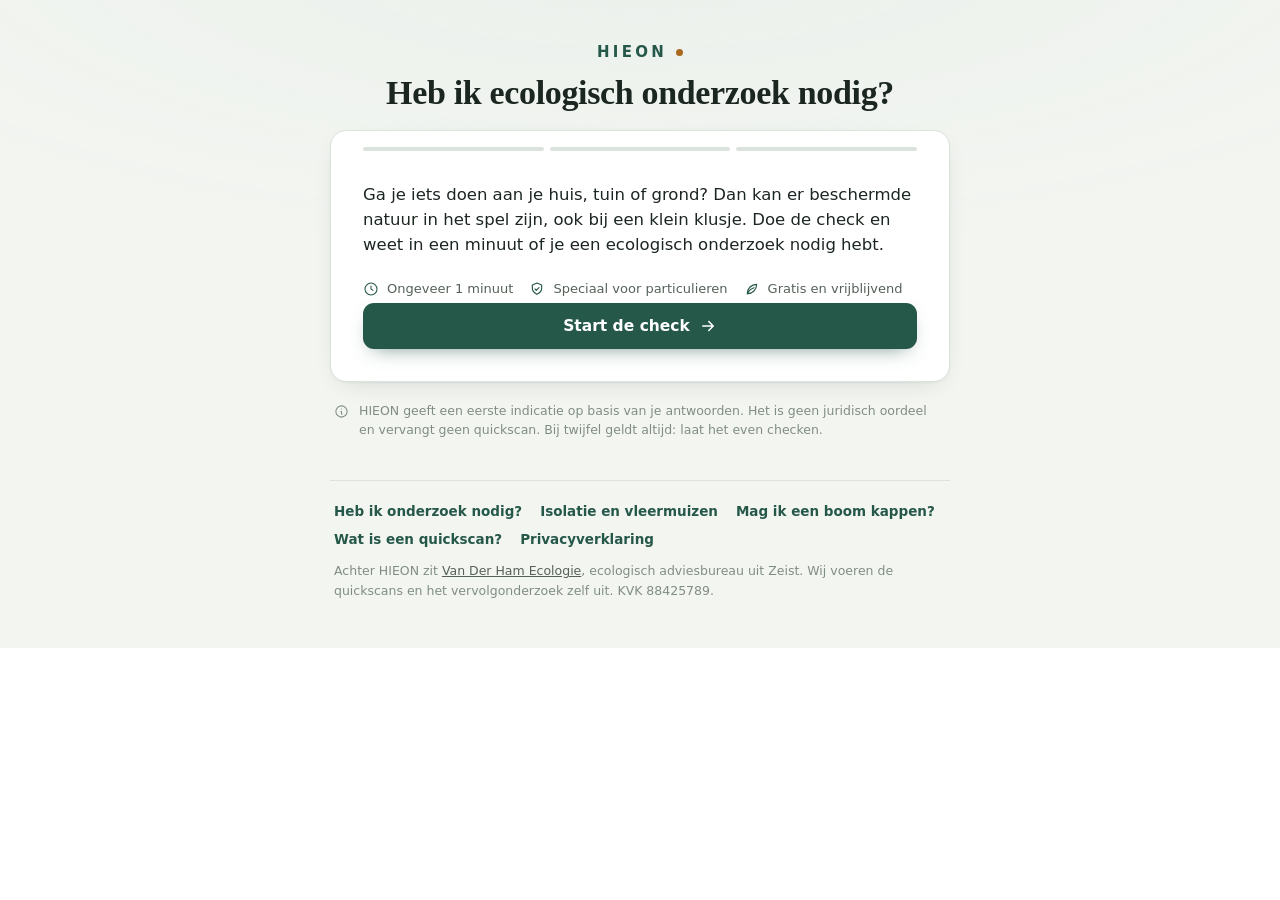
==== commit 79151c71: "Artikel: heb ik ecologisch onderzoek nodig voor mijn verbouwing Uit het concurrentieonderzoek bleek " ====
--- a/index.html
+++ b/index.html
@@ -386,6 +386,7 @@
 
   <footer class="site-foot">
     <div class="foot-links">
+      <a href="heb-ik-onderzoek-nodig.html">Heb ik onderzoek nodig?</a>
       <a href="isolatie-en-vleermuizen.html">Isolatie en vleermuizen</a>
       <a href="boom-kappen.html">Mag ik een boom kappen?</a>
       <a href="quickscan.html">Wat is een quickscan?</a>
@@ -456,7 +457,7 @@
         + '<p class="tl__meta">Ingevuld op '+fmtDate(today)+'</p>'
       + '</div>'
       + '<ol class="tl__steps">'
-        + stap(nu, 'Quickscan', 'Het startpunt. Die kan het hele jaar door en geeft binnen enkele weken uitsluitsel of er vervolgonderzoek nodig is.', '', true)
+        + stap(nu, 'Quickscan', 'Het startpunt, en het enige dat je nu al kunt doen. Het veldbezoek kan het hele jaar door, dus je hoeft niet op een seizoen te wachten.', '', true)
         + stap(Y, 'Aanvullend onderzoek', 'Blijkt uit de quickscan dat het nodig is, dan volgt soortgericht veldonderzoek. Dat is gebonden aan vaste seizoenen en loopt van het voorjaar tot in het najaar.', fork)
         + stap(G, 'Gewenningsseizoen', 'Zijn er '+soortenZin+' aangetroffen, dan moeten de vervangende verblijfplaatsen eerst een heel seizoen beschikbaar zijn voordat het werk mag beginnen.')
         + stap('eind ' + G, 'Uitvoering', 'In dat geval kun je op z\'n vroegst eind '+G+' aan de slag.')
@@ -695,7 +696,7 @@
         out.chips += ontdubbel(extra);
       }
       if (c === 'modern') {
-        out.body += ' <strong>Ook bij nieuwere gebouwen</strong> is aanwezigheid niet uitgesloten. Een quickscan geeft uitsluitsel, en is vaak snel geregeld.';
+        out.body += ' <strong>Ook bij nieuwere gebouwen</strong> is aanwezigheid niet uitgesloten. Een quickscan geeft uitsluitsel.';
       }
       if (BOUWJAAR_UITLEG[c] && a !== 'verbouwen' && a !== 'slopen') {
         out.note = BOUWJAAR_UITLEG[c];
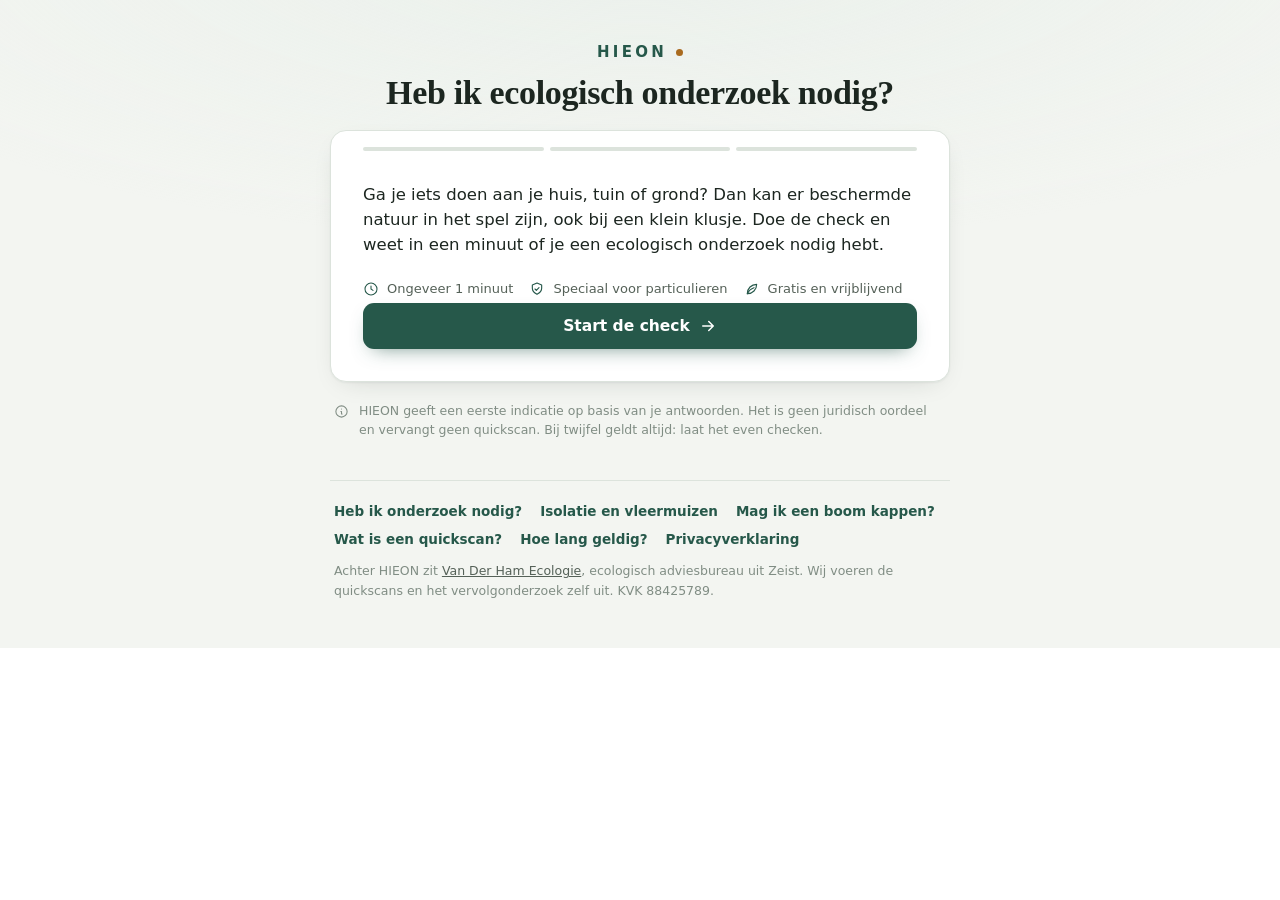
==== commit 37da3e70: "Artikel: hoe lang is een quickscan geldig Concurrenten noemen drie jaar alsof het in de wet staat. W" ====
--- a/index.html
+++ b/index.html
@@ -390,6 +390,7 @@
       <a href="isolatie-en-vleermuizen.html">Isolatie en vleermuizen</a>
       <a href="boom-kappen.html">Mag ik een boom kappen?</a>
       <a href="quickscan.html">Wat is een quickscan?</a>
+      <a href="geldigheid-quickscan.html">Hoe lang geldig?</a>
       <a href="privacy.html">Privacyverklaring</a>
     </div>
     <p class="foot-about">Achter HIEON zit <a href="https://vanderhamecologie.nl" target="_blank" rel="noopener">Van Der Ham Ecologie</a>, ecologisch adviesbureau uit Zeist. Wij voeren de quickscans en het vervolgonderzoek zelf uit. KVK 88425789.</p>
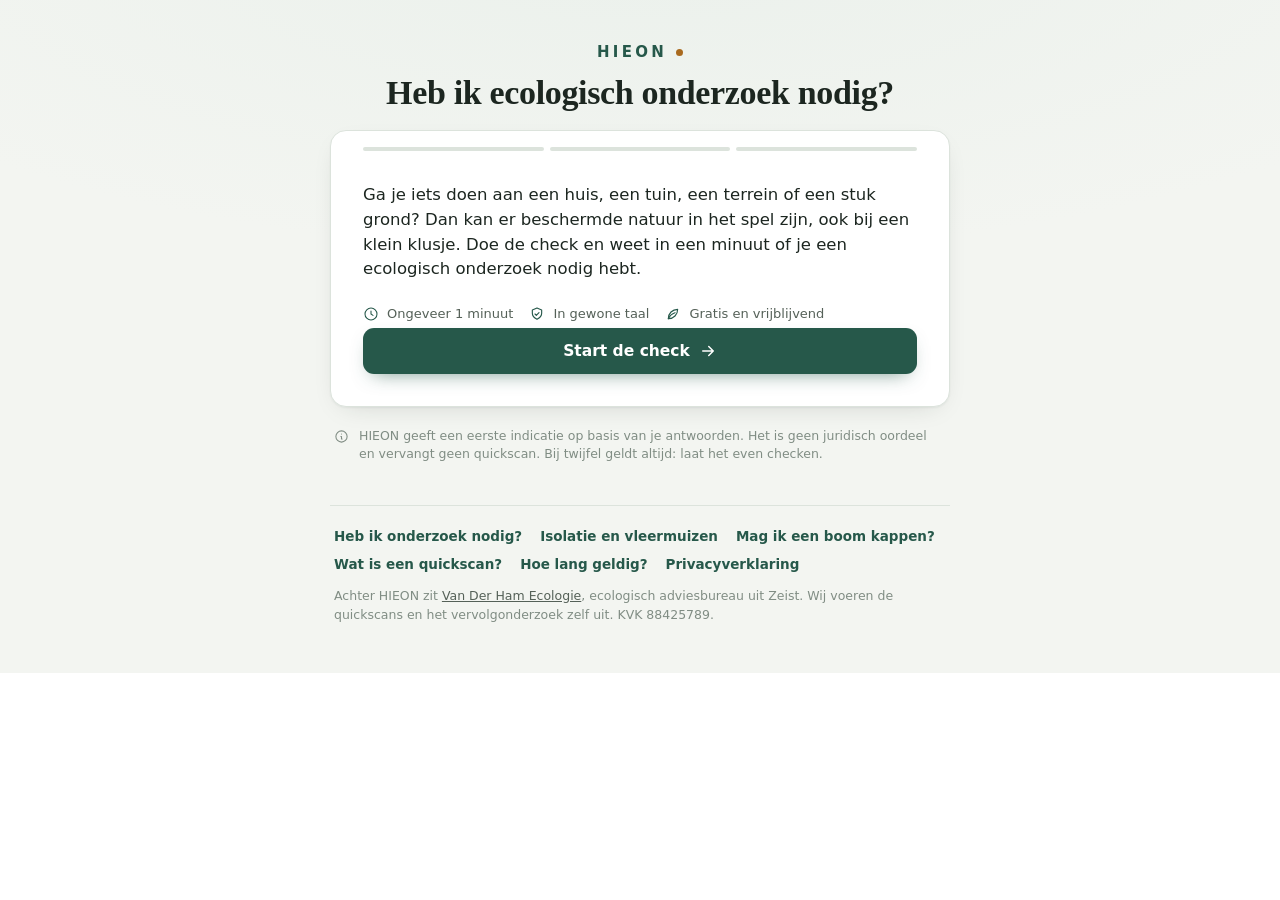
==== commit 83121ccf: "Doelgroep verbreden van particulieren naar iedereen zonder vakkennis De tool richt zich op mensen di" ====
--- a/index.html
+++ b/index.html
@@ -4,13 +4,13 @@
 <meta charset="utf-8">
 <meta name="viewport" content="width=device-width, initial-scale=1">
 <title>HIEON — Heb ik ecologisch onderzoek nodig?</title>
-<meta name="description" content="Gratis check voor particulieren: heb je ecologisch onderzoek nodig voor isoleren, verbouwen, bomen kappen of groen weghalen? In een minuut weet je waar je aan toe bent.">
+<meta name="description" content="Gratis check: heb je ecologisch onderzoek nodig voor isoleren, verbouwen, bomen kappen, groen weghalen of een evenement? In een minuut weet je waar je aan toe bent.">
 <link rel="icon" href="data:image/svg+xml,<svg xmlns='http://www.w3.org/2000/svg' viewBox='0 0 100 100'><text y='.9em' font-size='90'>&#127807;</text></svg>">
 <meta name="theme-color" content="#26584A">
 <meta property="og:type" content="website">
 <meta property="og:url" content="https://hieon.nl/">
 <meta property="og:title" content="HIEON — Heb ik ecologisch onderzoek nodig?">
-<meta property="og:description" content="Gratis check voor particulieren: heb je ecologisch onderzoek nodig voor je klus aan huis, tuin of grond?">
+<meta property="og:description" content="Gratis check: heb je ecologisch onderzoek nodig voor je plan aan huis, tuin, terrein of grond?">
 <style>
   :root {
     --paper: #F3F5F1;
@@ -517,6 +517,7 @@
     { id:'groen', icon:I.hedge, label:'Groen weghalen', sub:'Heg, struiken of beplanting verwijderen' },
     { id:'grondwerk', icon:I.spade, label:'Graven in de tuin', sub:'Vijver of zwembad aanleggen, ophogen of verharden' },
     { id:'water', icon:I.water, label:'Sloot of oever aanpassen', sub:'Dempen, uitbaggeren of beschoeien' },
+    { id:'evenement', icon:I.bolt, label:'Evenement op een terrein', sub:'Festival, dorpsfeest of ander evenement in de buitenlucht' },
     { id:'anders', icon:I.other, label:'Iets anders of weet ik nog niet', sub:'' }
   ];
 
@@ -633,7 +634,25 @@
     var oever = chip(I.leaf,'Oevervegetatie en soorten daarvan');
     var zoogdier = chip(I.hedge,'Grondgebonden zoogdieren');
     var planten = chip(I.leaf,'Beschermde planten');
+    var reptiel = chip(I.other,'Reptielen (o.a. hazelworm)');
     var broedTiming = '<b>Let op het broedseizoen.</b> Globaal van 15 maart tot 15 juli. Werk bij voorkeur daarbuiten, of laat vooraf controleren op nesten.';
+
+    // Een evenement is geen bouwplan: het effect zit in de gebruiksfase
+    // (geluid, licht, publiek, verkeer) en werkt van buitenaf door op een
+    // aangrenzend natuurgebied. Welke kant het opgaat, hangt vrijwel volledig
+    // aan de ligging, dus een vragenlijst kan er geen zinnig oordeel over
+    // vellen. Zelfde bovengrens-redenering als bij een heel terrein hieronder.
+    if (a === 'evenement') {
+      out.level = 'check';
+      out.title = 'Bij een evenement hangt alles aan de locatie';
+      out.body = 'Bij een evenement in de buitenlucht zit het effect meestal niet in wat je bouwt, maar in wat er tijdens het evenement gebeurt: <strong>geluid</strong>, <strong>verlichting</strong>, publiek op het terrein, en het verkeer van de op- en afbouw. Geluid en licht dragen ver, dus het gaat niet alleen om het terrein zelf maar ook om wat eromheen ligt. Grenst het aan een natuurgebied, een uiterwaard, een bosrand of open weiland, dan komt naast de beschermde soorten op het terrein ook <strong>gebiedsbescherming</strong> in beeld: de ligging ten opzichte van Natura 2000 en het natuurnetwerk, en de stikstofdepositie van het bezoekersverkeer. Dat verschilt zo sterk per locatie dat een vragenlijst er geen betrouwbaar antwoord op geeft.';
+      out.chips = '';
+      out.tl = '';
+      out.timing = '';
+      out.permit = 'Goed om te weten: een <b>evenementenvergunning</b> van de gemeente staat los van de natuurwetgeving. Beide sporen lopen naast elkaar, met verschillende bevoegde gezagen, en de een zegt niets over de ander.';
+      out.cta = { title:'Leg je plan voor', sub:'Van Der Ham Ecologie kijkt vrijblijvend mee naar de locatie en de opzet, en zegt eerlijk wat er bij dit evenement nodig is.' };
+      return out;
+    }
 
     // Een heel terrein valt buiten wat een zelfcheck kan overzien: dan komen
     // gebiedsbescherming, stikstof en een veel bredere set soortgroepen in
@@ -682,12 +701,12 @@
       if (a === 'verbouwen' || a === 'slopen') {
         var extra = '';
         if (ctxHeeft('groen')) {
-          out.body += ' Je haalt ook <strong>groen of bomen</strong> weg. Daarmee kunnen nesten van broedvogels verdwijnen, en struweel bij een woning is vaak leefgebied van de huismus. Bomen kunnen holtes hebben waarin vleermuizen of vogels zitten. Dichte hagen, struweel en ruige randen zijn bovendien leefgebied voor <strong>egel</strong> en <strong>kleine marterachtigen</strong>.';
-          extra += broedvogels + nest + zoogdier;
+          out.body += ' Je haalt ook <strong>groen of bomen</strong> weg. Daarmee kunnen nesten van broedvogels verdwijnen, en struweel bij een woning is vaak leefgebied van de huismus. Bomen kunnen holtes hebben waarin vleermuizen of vogels zitten. Dichte hagen, struweel en ruige randen zijn bovendien leefgebied voor <strong>egel</strong> en <strong>kleine marterachtigen</strong>. Takkenhopen, composthopen en oude stapels stenen zijn schuilplaats voor <strong>reptielen en amfibieën</strong>; ruim die niet ongezien af.';
+          extra += broedvogels + nest + zoogdier + reptiel;
         }
         if (ctxHeeft('grond')) {
-          out.body += ' Er gaat ook <strong>grond op de schop</strong>. Open, kale grond trekt de <strong>rugstreeppad</strong> aan, een beschermde soort die zich daar snel vestigt. In de bodem en in ruige randen kunnen holen en burchten liggen van <strong>das</strong>, <strong>egel</strong> of <strong>kleine marterachtigen</strong>, en bij afgraven of ophogen verdwijnen ook <strong>beschermde planten</strong> met standplaats en al.';
-          extra += amfib + broedvogels + zoogdier + planten;
+          out.body += ' Er gaat ook <strong>grond op de schop</strong>. Open, kale grond trekt de <strong>rugstreeppad</strong> aan, een beschermde soort die zich daar snel vestigt. In de bodem en in ruige randen kunnen holen en burchten liggen van <strong>das</strong>, <strong>egel</strong> of <strong>kleine marterachtigen</strong>, en bij afgraven of ophogen verdwijnen ook <strong>beschermde planten</strong> met standplaats en al. Let daarnaast op wat er op de grond ligt: onder platen, puin, stapels materiaal en zeil kruipen <strong>reptielen</strong> als de hazelworm om op te warmen en te schuilen. Die vind je pas als je het optilt.';
+          extra += amfib + broedvogels + zoogdier + planten + reptiel;
         }
         if (ctxHeeft('water')) {
           out.body += ' Er verandert ook iets aan <strong>water of oever</strong>. Onder water kunnen beschermde vissen als de <strong>grote modderkruiper</strong> zitten en amfibieën overwinteren in de oever. De oevervegetatie zelf telt ook mee: in basterdwederik langs het water leeft bijvoorbeeld de <strong>teunisbloempijlstaart</strong>. Water- en oeverwerk is bovendien aan eigen seizoenen gebonden.';
@@ -731,8 +750,8 @@
       if (c === 'struweel') {
         out.level = 'advise';
         out.title = 'Een quickscan is aan te raden';
-        out.body = 'Dichte, groenblijvende struiken bij een woning zijn vaak een <strong>gemeenschappelijk struweel</strong> voor huismussen: een vaste schuil- en slaapplaats (in de volksmond een tjilp- of kwebbelbosje). Zulke plekken horen bij de beschermde leefomgeving van de huismus, dus zomaar weghalen kan niet. Dichte hagen en struweel zijn daarnaast leefgebied voor <strong>egel</strong> en <strong>kleine marterachtigen</strong>. Een quickscan wijst uit of dit speelt.';
-        out.chips = huismus + zoogdier;
+        out.body = 'Dichte, groenblijvende struiken bij een woning zijn vaak een <strong>gemeenschappelijk struweel</strong> voor huismussen: een vaste schuil- en slaapplaats (in de volksmond een tjilp- of kwebbelbosje). Zulke plekken horen bij de beschermde leefomgeving van de huismus, dus zomaar weghalen kan niet. Dichte hagen en struweel zijn daarnaast leefgebied voor <strong>egel</strong> en <strong>kleine marterachtigen</strong>. Takkenhopen, composthopen en oude stapels stenen zijn schuilplaats voor <strong>reptielen en amfibieën</strong>; ruim die niet ongezien af. Een quickscan wijst uit of dit speelt.';
+        out.chips = huismus + zoogdier + reptiel;
         out.timing = broedTimingDyn();
         out.cta = { title:'Quickscan aanvragen?', sub:'Van Der Ham Ecologie beoordeelt of de struiken een functie voor huismussen hebben.' };
       } else if (c === 'los') {
@@ -754,8 +773,8 @@
     else if (a === 'grondwerk') {
       out.level = 'advise';
       out.title = 'Een quickscan is aan te raden';
-      out.body = 'Graafwerk maakt open, kale grond. Dat trekt de <strong>rugstreeppad</strong> aan, een beschermde soort die zich snel op zulke plekken vestigt. In de bodem en in ruige randen kunnen holen en burchten liggen van <strong>das</strong>, <strong>egel</strong> of <strong>kleine marterachtigen</strong>, en bij afgraven of ophogen verdwijnen ook <strong>beschermde planten</strong> met standplaats en al. Een quickscan wijst uit of dit speelt en hoe je het eenvoudig voorkomt.';
-      out.chips = amfib + broedvogels + zoogdier + planten;
+      out.body = 'Graafwerk maakt open, kale grond. Dat trekt de <strong>rugstreeppad</strong> aan, een beschermde soort die zich snel op zulke plekken vestigt. In de bodem en in ruige randen kunnen holen en burchten liggen van <strong>das</strong>, <strong>egel</strong> of <strong>kleine marterachtigen</strong>, en bij afgraven of ophogen verdwijnen ook <strong>beschermde planten</strong> met standplaats en al. Let daarnaast op wat er op de grond ligt: onder platen, puin, stapels materiaal en zeil kruipen <strong>reptielen</strong> als de hazelworm om op te warmen en te schuilen. Die vind je pas als je het optilt. Een quickscan wijst uit of dit speelt en hoe je het eenvoudig voorkomt.';
+      out.chips = amfib + broedvogels + zoogdier + planten + reptiel;
       out.timing = broedTimingDyn();
       out.cta = { title:'Quickscan aanvragen?', sub:'Van Der Ham Ecologie beoordeelt het werkgebied en adviseert over de aanpak.' };
     }
@@ -792,10 +811,10 @@
     setProgress(0);
     body.innerHTML =
       '<div class="screen intro">' +
-        '<p class="lead">Ga je iets doen aan je huis, tuin of grond? Dan kan er beschermde natuur in het spel zijn, ook bij een klein klusje. Doe de check en weet in een minuut of je een ecologisch onderzoek nodig hebt.</p>' +
+        '<p class="lead">Ga je iets doen aan een huis, een tuin, een terrein of een stuk grond? Dan kan er beschermde natuur in het spel zijn, ook bij een klein klusje. Doe de check en weet in een minuut of je een ecologisch onderzoek nodig hebt.</p>' +
         '<div class="assure">' +
           '<span class="a">'+I.clock+'Ongeveer 1 minuut</span>' +
-          '<span class="a">'+I.shield+'Speciaal voor particulieren</span>' +
+          '<span class="a">'+I.shield+'In gewone taal</span>' +
           '<span class="a">'+I.leaf+'Gratis en vrijblijvend</span>' +
         '</div>' +
         '<button class="btn-primary" id="start">Start de check '+I.arrowR+'</button>' +
@@ -859,7 +878,7 @@
     else if (a==='isoleren'||a==='zon'||a==='asbest') renderContext(ageQ);
     else if (a==='bomen') renderContext(treeQ);
     else if (a==='groen') renderContext(groenQ);
-    else renderResult(); // water, anders
+    else renderResult(); // water, evenement, anders
   }
 
   // Meerkeuze: bij verbouwen of slopen kunnen meerdere dingen tegelijk
@@ -972,7 +991,7 @@
 
     document.getElementById('back').onclick = function(){
       var a = state.activity;
-      if (a==='water'||a==='anders') renderActivity();
+      if (a==='water'||a==='evenement'||a==='anders') renderActivity();
       else if (a==='verbouwen'||a==='slopen') renderMultiContext(scopeQ);
       else if (a==='isoleren'||a==='zon'||a==='asbest') renderContext(ageQ);
       else if (a==='bomen') renderContext(treeQ);
